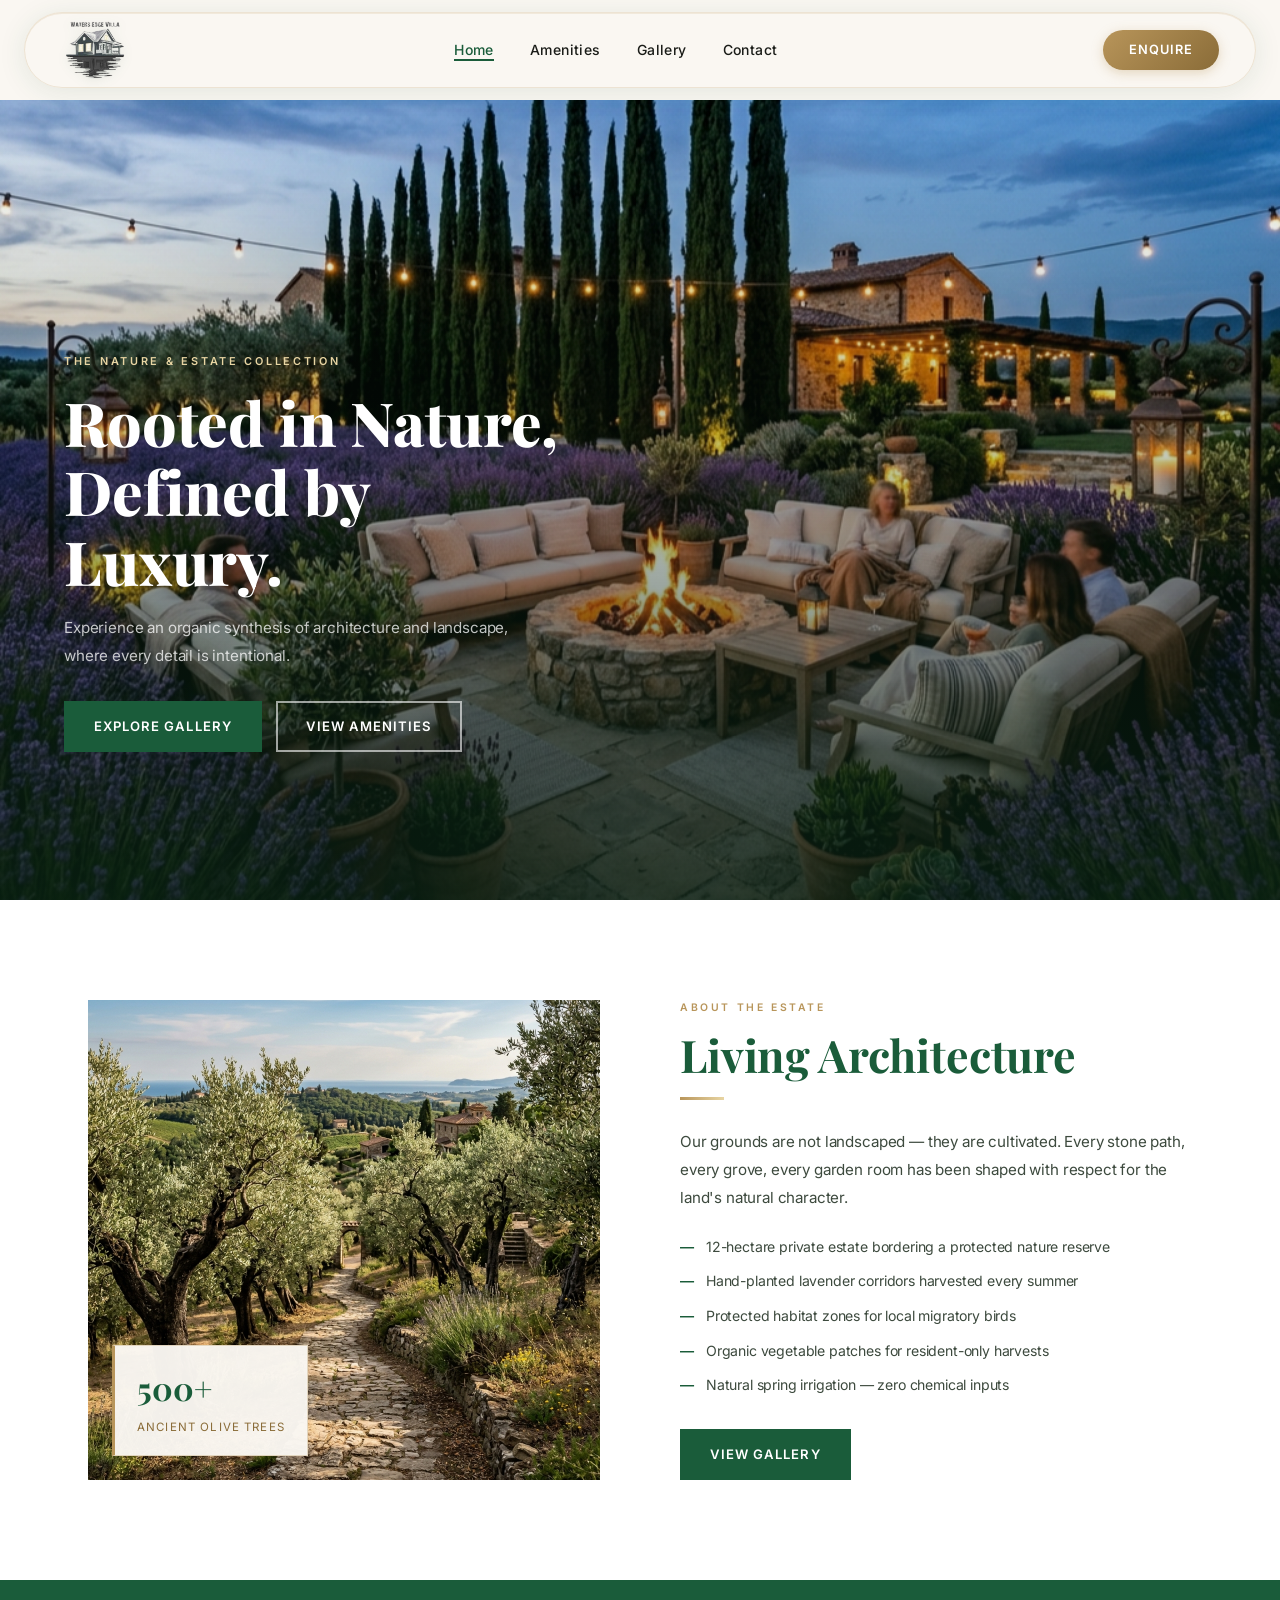
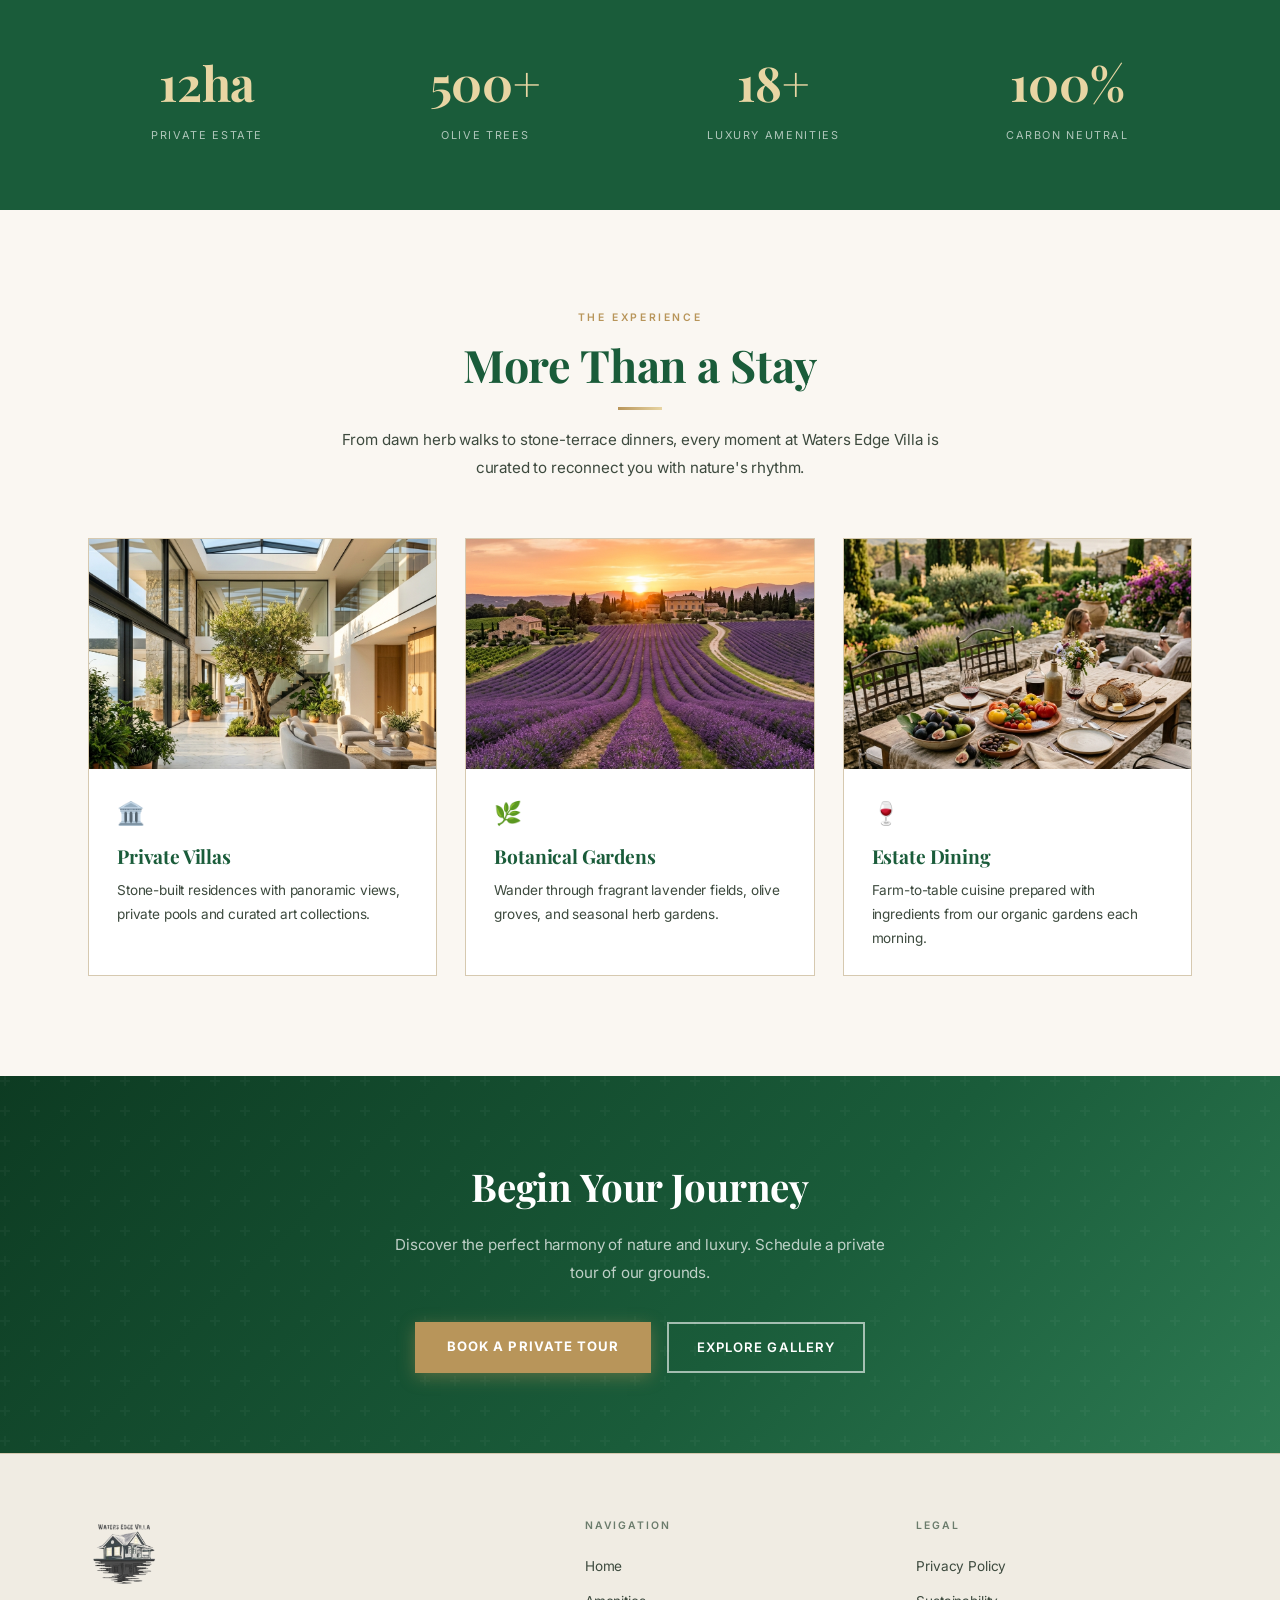
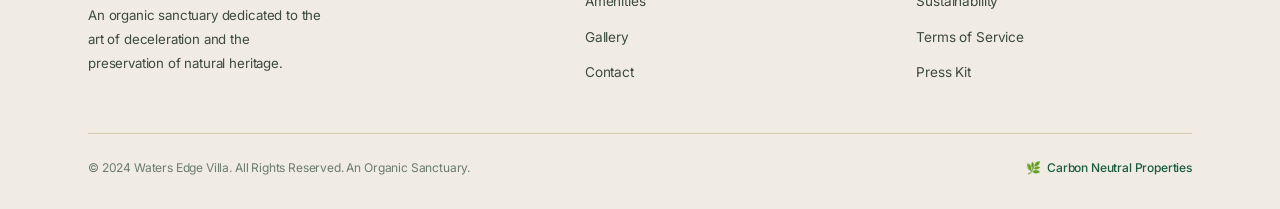
==== index.html @ 9e81cc43 "first commit" ====
<!DOCTYPE html>
<html lang="en">

<head>
    <meta charset="UTF-8" />
    <meta name="viewport" content="width=device-width, initial-scale=1.0" />
    <title>Waters Edge Villa — Rooted in Nature, Defined by Luxury</title>
    <meta name="description"
        content="Waters Edge Villa — A sanctuary where modern luxury meets the timeless wisdom of nature." />
    <link rel="stylesheet" href="style.css" />
</head>

<body>

    <nav class="navbar" id="navbar">
        <a href="index.html" class="nav-logo-wrap">
            <img src="assets/logo.png" alt="Waters Edge Villa Logo" class="nav-logo-img" />

        </a>
        <button class="hamburger" id="hamburger" aria-label="Menu"><span></span><span></span><span></span></button>
        <ul class="nav-links" id="navLinks">
            <li><a href="index.html" class="active">Home</a></li>
            <li><a href="amenities.html">Amenities</a></li>
            <li><a href="gallery.html">Gallery</a></li>
            <li><a href="contact.html">Contact</a></li>
        </ul>
        <a href="contact.html" class="btn-book">Enquire</a>
    </nav>

    <!-- HERO -->
    <section class="hero">
        <img src="images/hero_home.png" alt="Waters Edge Villa luxury outdoor lounge" class="hero-bg" />
        <div class="hero-overlay"></div>


        <!-- Mobile hero content -->
        <div class="hero-content">
            <p class="hero-eyebrow">The Nature &amp; Estate Collection</p>
            <h1 class="hero-title">Rooted in Nature,<br>Defined by Luxury.</h1>
            <p class="hero-desc">Experience an organic synthesis of architecture and landscape, where every detail is
                intentional.</p>
            <div class="hero-btns">
                <a href="gallery.html" class="btn-primary">Explore Gallery</a>
                <a href="amenities.html" class="btn-outline-white">View Amenities</a>
            </div>
        </div>
    </section>

    <!-- LIVING ARCHITECTURE -->
    <section class="living-arch" style="background:var(--white);">
        <div class="container">
            <div class="grid">
                <div class="living-arch-img reveal-left">
                    <img src="images/olive_grove.png" alt="Estate grounds" />
                    <div class="img-stat">
                        <strong>500+</strong>
                        <span>Ancient Olive Trees</span>
                    </div>
                </div>
                <div class="reveal">
                    <p class="section-label">About the Estate</p>
                    <h2 class="section-title">Living Architecture</h2>
                    <div class="section-underline"></div>
                    <p class="section-desc">Our grounds are not landscaped — they are cultivated. Every stone path,
                        every grove, every garden room has been shaped with respect for the land's natural character.
                    </p>
                    <ul class="living-features" style="margin-top:24px;">
                        <li>12-hectare private estate bordering a protected nature reserve</li>
                        <li>Hand-planted lavender corridors harvested every summer</li>
                        <li>Protected habitat zones for local migratory birds</li>
                        <li>Organic vegetable patches for resident-only harvests</li>
                        <li>Natural spring irrigation — zero chemical inputs</li>
                    </ul>
                    <a href="gallery.html" class="btn-primary" style="margin-top:32px;">View Gallery</a>
                </div>
            </div>
        </div>
    </section>

    <!-- STATS -->
    <div class="stats-strip">
        <div class="container">
            <div class="stat-item reveal"><span class="stat-number">12ha</span><span class="stat-label">Private
                    Estate</span></div>
            <div class="stat-item reveal"><span class="stat-number">500+</span><span class="stat-label">Olive
                    Trees</span></div>
            <div class="stat-item reveal"><span class="stat-number">18+</span><span class="stat-label">Luxury
                    Amenities</span></div>
            <div class="stat-item reveal"><span class="stat-number">100%</span><span class="stat-label">Carbon
                    Neutral</span></div>
        </div>
    </div>

    <!-- EXPERIENCE PREVIEW -->
    <section style="background:var(--off-white);">
        <div class="container">
            <div style="text-align:center;max-width:600px;margin:0 auto 56px;">
                <p class="section-label">The Experience</p>
                <h2 class="section-title">More Than a Stay</h2>
                <div class="section-underline" style="margin:0 auto 16px;"></div>
                <p class="section-desc" style="max-width:100%;">From dawn herb walks to stone-terrace dinners, every
                    moment at Waters Edge Villa is curated to reconnect you with nature's rhythm.</p>
            </div>
            <div class="amenities-grid">
                <div class="amenity-card reveal">
                    <img src="images/hero_amenities.png" alt="Private Villa" />
                    <div class="amenity-card-body">
                        <span class="amenity-icon">🏛️</span>
                        <h3>Private Villas</h3>
                        <p>Stone-built residences with panoramic views, private pools and curated art collections.</p>
                    </div>
                </div>
                <div class="amenity-card reveal">
                    <img src="images/lavender_field.png" alt="Botanical Gardens" />
                    <div class="amenity-card-body">
                        <span class="amenity-icon">🌿</span>
                        <h3>Botanical Gardens</h3>
                        <p>Wander through fragrant lavender fields, olive groves, and seasonal herb gardens.</p>
                    </div>
                </div>
                <div class="amenity-card reveal">
                    <img src="images/dining_table.png" alt="Estate Dining" />
                    <div class="amenity-card-body">
                        <span class="amenity-icon">🍷</span>
                        <h3>Estate Dining</h3>
                        <p>Farm-to-table cuisine prepared with ingredients from our organic gardens each morning.</p>
                    </div>
                </div>
            </div>
        </div>
    </section>

    <!-- CTA -->
    <div class="cta-band">
        <div class="container">
            <h2>Begin Your Journey</h2>
            <p>Discover the perfect harmony of nature and luxury. Schedule a private tour of our grounds.</p>
            <div class="btns">
                <a href="contact.html" class="btn-cream">Book a Private Tour</a>
                <a href="gallery.html" class="btn-outline-white">Explore Gallery</a>
            </div>
        </div>
    </div>

    <!-- FOOTER -->
    <footer>
        <div class="container">
            <div class="footer-inner">
                <div class="footer-brand">
                    <a href="index.html" class="logo-wrap">
                        <img src="assets/logo.png" alt="Waters Edge Villa" />
                        <span class="logo-text">Waters Edge Villa</span>
                    </a>
                    <p>An organic sanctuary dedicated to the art of deceleration and the preservation of natural
                        heritage.</p>
                </div>
                <div>
                    <h4>Navigation</h4>
                    <ul>
                        <li><a href="index.html">Home</a></li>
                        <li><a href="amenities.html">Amenities</a></li>
                        <li><a href="gallery.html">Gallery</a></li>
                        <li><a href="contact.html">Contact</a></li>
                    </ul>
                </div>
                <div>
                    <h4>Legal</h4>
                    <ul>
                        <li><a href="#">Privacy Policy</a></li>
                        <li><a href="#">Sustainability</a></li>
                        <li><a href="#">Terms of Service</a></li>
                        <li><a href="#">Press Kit</a></li>
                    </ul>
                </div>
            </div>
            <div class="footer-bottom">
                <p>© 2024 Waters Edge Villa. All Rights Reserved. An Organic Sanctuary.</p>
                <span class="footer-eco">Carbon Neutral Properties</span>
            </div>
        </div>
    </footer>

    <script>
        window.addEventListener('scroll', () => { document.getElementById('navbar').classList.toggle('scrolled', window.scrollY > 40); });
        const ham = document.getElementById('hamburger');
        const nav = document.getElementById('navLinks');
        ham.addEventListener('click', () => { ham.classList.toggle('open'); nav.classList.toggle('open'); });
        const observer = new IntersectionObserver(entries => { entries.forEach(e => { if (e.isIntersecting) e.target.classList.add('visible'); }); }, { threshold: 0.12 });
        document.querySelectorAll('.reveal,.reveal-left').forEach(el => observer.observe(el));
    </script>
</body>

</html>
---- style.css ----
@import url('https://fonts.googleapis.com/css2?family=Playfair+Display:ital,wght@0,400;0,600;0,700;0,800;1,400&family=Inter:wght@300;400;500;600&display=swap');

*, *::before, *::after { box-sizing: border-box; margin: 0; padding: 0; }

:root {
  --green:       #1a5c3a; /* primary — deep forest green */
  --green-dark:  #0d3b22; /* primary hover — rich dark emerald */
  --green-mid:   #2d7a52; /* primary-container */
  --green-light: #d4ede0; /* soft mint tint */
  --gold:        #b8955a; /* luxury gold accent */
  --gold-light:  #e8d5a3; /* champagne / light gold */
  --gold-dark:   #8a6c38; /* deep gold hover */
  --cream:       #f5f0e8; /* warm cream surface */
  --cream-dark:  #d6c9b0; /* warm outline */
  --off-white:   #faf7f2; /* warm background */
  --white:       #ffffff;
  --text-dark:   #1a1c18; /* deep warm charcoal */
  --text-mid:    #3d4a3e; /* forest-toned mid text */
  --text-light:  #6b7c6c; /* muted forest text */
  --footer-bg:   #f0ece3; /* warm footer */
  --serif: 'Playfair Display', serif;
  --sans:  'Inter', sans-serif;
  --transition: 0.3s cubic-bezier(0.4,0,0.2,1);
  --shadow: 0 12px 40px rgba(26,92,58,0.10);
  --shadow-gold: 0 8px 32px rgba(184,149,90,0.18);
  --radius: 0px;
}

html { scroll-behavior: smooth; }
body { font-family: var(--sans); color: var(--text-dark); background: var(--off-white); line-height: 1.6; overflow-x: hidden; letter-spacing: -0.01em; }

/* ---- NAVBAR ---- */
.navbar {
  position: fixed; top: 12px; left: 50%; transform: translateX(-50%);
  width: calc(100% - 48px); max-width: 1360px;
  z-index: 1000;
  display: flex; align-items: center; justify-content: space-between;
  padding: 0 36px; height: 76px;
  background: rgba(250,247,242,0.97);
  backdrop-filter: blur(20px);
  border: 1px solid rgba(184,149,90,0.20);
  border-radius: 50px;
  box-shadow: 0 4px 28px rgba(26,92,58,0.10), 0 1px 0 rgba(184,149,90,0.15) inset;
  transition: var(--transition);
}
.navbar.scrolled { height: 64px; box-shadow: 0 6px 32px rgba(26,92,58,0.14); top: 8px; }

.nav-logo-wrap { display: flex; align-items: center; text-decoration: none; }
.nav-logo-img { height: 68px; width: auto; object-fit: contain; display: block; transition: var(--transition); filter: drop-shadow(0 2px 6px rgba(26,92,58,0.12)); }
.navbar.scrolled .nav-logo-img { height: 56px; }
.nav-logo-text { display: none; }

.nav-links { display: flex; align-items: center; gap: 36px; list-style: none; }
.nav-links a {
  font-size: 0.875rem; font-weight: 500; color: var(--text-dark);
  text-decoration: none; letter-spacing: 0.03em;
  padding-bottom: 3px; position: relative;
  transition: color var(--transition);
}
.nav-links a::after {
  content: ''; position: absolute; bottom: 0; left: 0;
  width: 0; height: 2px; background: var(--green);
  transition: width var(--transition);
}
.nav-links a:hover, .nav-links a.active { color: var(--green); }
.nav-links a:hover::after, .nav-links a.active::after { width: 100%; }

.btn-book {
  background: linear-gradient(135deg, var(--gold) 0%, var(--gold-dark) 100%);
  color: var(--white);
  padding: 10px 26px; border-radius: 50px;
  font-size: 0.8rem; font-weight: 600;
  text-decoration: none; letter-spacing: 0.08em; text-transform: uppercase;
  transition: all var(--transition);
  box-shadow: 0 3px 12px rgba(184,149,90,0.35);
}
.btn-book:hover { background: linear-gradient(135deg, var(--gold-dark) 0%, var(--gold) 100%); transform: translateY(-1px); box-shadow: 0 5px 18px rgba(184,149,90,0.45); }

/* ---- HAMBURGER ---- */
.hamburger { display: none; flex-direction: column; gap: 5px; cursor: pointer; background: none; border: none; }
.hamburger span { width: 24px; height: 2px; background: var(--text-dark); border-radius: 2px; transition: var(--transition); }
.hamburger.open span:nth-child(1) { transform: rotate(45deg) translate(5px,5px); }
.hamburger.open span:nth-child(2) { opacity: 0; }
.hamburger.open span:nth-child(3) { transform: rotate(-45deg) translate(5px,-5px); }

/* ---- HERO ---- */
.hero {
  position: relative; width: 100%; height: calc(100vh - 100px); min-height: 520px;
  margin-top: 100px;
  display: flex; align-items: flex-end; overflow: hidden;
}
.hero-bg {
  position: absolute; inset: 0; width: 100%; height: 100%;
  object-fit: cover; object-position: center 65%;
  animation: heroZoom 12s ease-out forwards;
}
@keyframes heroZoom { from { transform: scale(1.015); } to { transform: scale(1); } }
.hero-overlay {
  position: absolute; inset: 0;
  background: linear-gradient(to top, rgba(10,35,20,0.78) 0%, rgba(10,35,20,0.25) 55%, transparent 100%);
}
.hero-content {
  position: relative; z-index: 2; padding: 0 64px 48px;
  max-width: 640px;
  animation: fadeUp 1s 0.3s both;
}
@keyframes fadeUp { from { opacity:0; transform:translateY(30px); } to { opacity:1; transform:translateY(0); } }
.hero-eyebrow {
  font-size: 0.68rem; font-weight: 600; letter-spacing: 0.25em;
  color: var(--gold-light); text-transform: uppercase; margin-bottom: 16px;
}
.hero-title {
  font-family: var(--serif); font-size: clamp(2.4rem, 5vw, 3.8rem);
  font-weight: 800; color: var(--white); line-height: 1.15;
  margin-bottom: 18px;
}
.hero-desc {
  font-size: 0.95rem; color: rgba(255,255,255,0.75);
  margin-bottom: 32px; max-width: 480px; line-height: 1.8;
}
.hero-btns { display: flex; gap: 14px; flex-wrap: wrap; }

/* Hero card overlay (Stitch style) */
.hero-card {
  position: absolute; top: 50%; left: 50%; transform: translate(-50%,-50%);
  background: rgba(244,241,235,0.92); backdrop-filter: blur(8px);
  padding: 48px 56px; text-align: center; z-index: 2;
  max-width: 500px; width: 90%;
  animation: fadeUp 1s 0.2s both;
}
.hero-card-eyebrow { font-size: 0.65rem; letter-spacing: 0.25em; text-transform: uppercase; color: var(--text-light); margin-bottom: 16px; }
.hero-card-title { font-family: var(--serif); font-size: clamp(2rem,5vw,3.2rem); color: var(--green); font-weight: 700; font-style: italic; margin-bottom: 16px; }
.hero-card-desc { font-size: 0.9rem; color: var(--text-mid); line-height: 1.8; font-style: italic; }

/* Stats panel (right side) */
.hero-stats {
  position: absolute; right: 0; top: 50%; transform: translateY(-50%);
  background: rgba(249,249,247,0.95); backdrop-filter: blur(8px);
  padding: 32px 28px; z-index: 3; min-width: 180px; text-align: center;
  display: flex; flex-direction: column; gap: 24px;
}
.hero-stat-num { font-family: var(--serif); font-size: 2.2rem; color: var(--green); font-weight: 700; display: block; }
.hero-stat-label { font-size: 0.62rem; letter-spacing: 0.15em; text-transform: uppercase; color: var(--text-light); margin-top: 2px; }

/* ---- BUTTONS ---- */
.btn-primary {
  background: var(--green); color: var(--white);
  padding: 13px 28px; border-radius: var(--radius);
  font-weight: 600; font-size: 0.82rem;
  text-decoration: none; letter-spacing: 0.08em; text-transform: uppercase;
  transition: background var(--transition), transform var(--transition);
  display: inline-block; border: 2px solid var(--green);
}
.btn-primary:hover { background: var(--green-dark); border-color: var(--green-dark); transform: translateY(-2px); }
.btn-outline {
  background: transparent; color: var(--green);
  padding: 13px 28px; border-radius: var(--radius);
  font-weight: 600; font-size: 0.82rem;
  text-decoration: none; letter-spacing: 0.08em; text-transform: uppercase;
  border: 2px solid var(--green);
  transition: all var(--transition);
}
.btn-outline:hover { background: var(--green); color: var(--white); transform: translateY(-2px); }
.btn-outline-white {
  background: transparent; color: var(--white);
  padding: 13px 28px; border-radius: var(--radius);
  font-weight: 600; font-size: 0.82rem;
  text-decoration: none; letter-spacing: 0.08em; text-transform: uppercase;
  border: 2px solid rgba(255,255,255,0.6);
  transition: all var(--transition);
}
.btn-outline-white:hover { border-color: var(--white); background: rgba(255,255,255,0.1); }

/* ---- SECTIONS ---- */
section { padding: 100px 0; }
.container { max-width: 1200px; margin: 0 auto; padding: 0 48px; }
.section-label {
  font-size: 0.65rem; font-weight: 600; letter-spacing: 0.25em;
  color: var(--gold); text-transform: uppercase; margin-bottom: 12px;
}
.section-title {
  font-family: var(--serif); font-size: clamp(2rem, 3.8vw, 2.8rem);
  font-weight: 700; color: var(--green); line-height: 1.15; margin-bottom: 16px;
}
.section-underline {
  width: 44px; height: 3px;
  background: linear-gradient(90deg, var(--gold), var(--gold-light));
  margin-bottom: 28px; border-radius: var(--radius);
}
.section-desc { font-size: 0.95rem; color: var(--text-mid); max-width: 560px; line-height: 1.85; }

/* ---- LIVING ARCHITECTURE ---- */
.living-arch .grid { display: grid; grid-template-columns: 1fr 1fr; gap: 80px; align-items: center; }
.living-arch-img { position: relative; overflow: hidden; }
.living-arch-img img { width: 100%; height: 480px; object-fit: cover; display: block; transition: transform 0.6s ease; }
.living-arch-img:hover img { transform: scale(1.04); }
.img-stat {
  position: absolute; bottom: 24px; left: 24px;
  background: rgba(250,247,242,0.97); padding: 16px 22px;
  border: 1px solid rgba(184,149,90,0.30); border-left: 3px solid var(--gold);
}
.img-stat strong { font-family: var(--serif); font-size: 2rem; color: var(--green); display: block; }
.img-stat span { font-size: 0.72rem; color: var(--gold-dark); letter-spacing: 0.1em; text-transform: uppercase; }
.living-features { list-style: none; margin-top: 24px; display: flex; flex-direction: column; gap: 12px; }
.living-features li { display: flex; align-items: flex-start; gap: 12px; font-size: 0.88rem; color: var(--text-mid); line-height: 1.6; }
.living-features li::before { content: '—'; color: var(--green); flex-shrink: 0; font-weight: 600; }

/* ---- STATS STRIP ---- */
.stats-strip { background: var(--green); padding: 64px 0; }
.stats-strip .container { display: flex; justify-content: space-around; flex-wrap: wrap; gap: 40px; }
.stat-item { text-align: center; }
.stat-number { font-family: var(--serif); font-size: 3rem; font-weight: 700; color: var(--gold-light); display: block; }
.stat-label { font-size: 0.68rem; color: rgba(255,255,255,0.65); letter-spacing: 0.15em; text-transform: uppercase; margin-top: 4px; }

/* ---- CTA BAND ---- */
.cta-band { background: linear-gradient(135deg, var(--green-dark) 0%, var(--green) 60%, var(--green-mid) 100%); text-align: center; padding: 80px 48px; position: relative; overflow: hidden; }
.cta-band::before { content: ''; position: absolute; inset: 0; background: url("data:image/svg+xml,%3Csvg width='60' height='60' viewBox='0 0 60 60' xmlns='http://www.w3.org/2000/svg'%3E%3Cg fill='none' fill-rule='evenodd'%3E%3Cg fill='%23ffffff' fill-opacity='0.03'%3E%3Cpath d='M36 34v-4h-2v4h-4v2h4v4h2v-4h4v-2h-4zm0-30V0h-2v4h-4v2h4v4h2V6h4V4h-4zM6 34v-4H4v4H0v2h4v4h2v-4h4v-2H6zM6 4V0H4v4H0v2h4v4h2V6h4V4H6z'/%3E%3C/g%3E%3C/g%3E%3C/svg%3E"); }
.cta-band h2 { font-family: var(--serif); font-size: clamp(1.8rem,3vw,2.6rem); color: var(--white); margin-bottom: 14px; position: relative; }
.cta-band p { color: rgba(255,255,255,0.72); font-size: 0.95rem; margin-bottom: 36px; max-width: 520px; margin-left: auto; margin-right: auto; line-height: 1.8; position: relative; }
.cta-band .btns { display: flex; gap: 16px; justify-content: center; flex-wrap: wrap; position: relative; }
.btn-cream { background: var(--gold); color: var(--white); padding: 14px 32px; border-radius: var(--radius); font-weight: 700; font-size: 0.82rem; letter-spacing: 0.08em; text-transform: uppercase; text-decoration: none; transition: background var(--transition), transform var(--transition); box-shadow: 0 4px 16px rgba(184,149,90,0.4); }
.btn-cream:hover { background: var(--gold-dark); transform: translateY(-2px); }

/* ---- AMENITIES ---- */
.amenities-grid { display: grid; grid-template-columns: repeat(3,1fr); gap: 28px; margin-top: 56px; }
.amenity-card { background: var(--white); border: 1px solid var(--cream-dark); overflow: hidden; transition: transform var(--transition), box-shadow var(--transition); }
.amenity-card:hover { transform: translateY(-6px); box-shadow: 0 16px 48px rgba(26,92,58,0.12); }
.amenity-card img { width: 100%; height: 230px; object-fit: cover; display: block; transition: transform 0.5s ease; }
.amenity-card:hover img { transform: scale(1.05); }
.amenity-card-body { padding: 24px 28px; border-top: 2px solid transparent; transition: border-color var(--transition); }
.amenity-card:hover .amenity-card-body { border-top-color: var(--gold); }
.amenity-card-body h3 { font-family: var(--serif); font-size: 1.2rem; color: var(--green); margin-bottom: 8px; }
.amenity-card-body p { font-size: 0.85rem; color: var(--text-mid); line-height: 1.75; }
.amenity-icon { font-size: 1.4rem; margin-bottom: 10px; display: block; }

/* ---- GALLERY ---- */
.gallery-grid { display: grid; grid-template-columns: repeat(3,1fr); gap: 12px; margin-top: 48px; }
.gallery-item { position: relative; overflow: hidden; cursor: pointer; background: var(--cream); }
.gallery-item img { width: 100%; height: 280px; object-fit: cover; display: block; transition: transform 0.5s ease; }
.gallery-item:hover img { transform: scale(1.08); }
.gallery-item.large { grid-column: span 2; }
.gallery-item.large img { height: 380px; }
.gallery-overlay { position: absolute; inset: 0; background: rgba(26,92,58,0); display: flex; align-items: center; justify-content: center; transition: background var(--transition); }
.gallery-overlay span { color: var(--white); font-size: 2rem; opacity: 0; transition: opacity var(--transition); }
.gallery-item:hover .gallery-overlay { background: rgba(26,92,58,0.35); }
.gallery-item:hover .gallery-overlay span { opacity: 1; }

/* Lightbox */
.lightbox { display: none; position: fixed; inset: 0; background: rgba(0,0,0,0.92); z-index: 9999; align-items: center; justify-content: center; }
.lightbox.open { display: flex; }
.lightbox img { max-width: 90vw; max-height: 88vh; object-fit: contain; border-radius: var(--radius); }
.lightbox-close { position: absolute; top: 20px; right: 28px; color: white; font-size: 2rem; cursor: pointer; background: none; border: none; line-height: 1; }
.lightbox-prev, .lightbox-next { position: absolute; top: 50%; transform: translateY(-50%); background: rgba(255,255,255,0.1); border: none; color: white; font-size: 1.8rem; padding: 12px 16px; cursor: pointer; transition: background var(--transition); border-radius: var(--radius); }
.lightbox-prev { left: 16px; }
.lightbox-next { right: 16px; }
.lightbox-prev:hover, .lightbox-next:hover { background: rgba(255,255,255,0.2); }

/* ---- GARDEN PHOTO GRID ---- */
.garden-photo-grid { display: grid; grid-template-columns: 2fr 1fr; grid-template-rows: auto auto; gap: 12px; margin-top: 48px; }
.garden-photo-grid img { width: 100%; height: 100%; object-fit: cover; display: block; transition: transform 0.5s ease; }
.garden-photo-grid .main-img { grid-row: span 2; height: 500px; }
.garden-photo-grid .side-img { height: 240px; }
.garden-feat-card { background: var(--cream); padding: 32px; border-left: 3px solid var(--green); transition: transform var(--transition); }
.garden-feat-card:hover { transform: translateY(-4px); }
.garden-feat-card h3 { font-family: var(--serif); font-size: 1.1rem; color: var(--green); margin-bottom: 8px; }
.garden-feat-card p { font-size: 0.85rem; color: var(--text-mid); line-height: 1.75; }
.garden-feat-icon { font-size: 1.6rem; margin-bottom: 12px; display: block; }

/* ---- CONTACT ---- */
.contact-grid { display: grid; grid-template-columns: 1fr 1.3fr; gap: 72px; align-items: start; margin-top: 56px; }
.c-item { display: flex; gap: 16px; align-items: flex-start; margin-bottom: 20px; }
.c-icon { width: 42px; height: 42px; background: var(--green); border-radius: var(--radius); display: flex; align-items: center; justify-content: center; flex-shrink: 0; }
.c-icon svg { fill: white; width: 18px; height: 18px; }
.c-text span { font-size: 0.68rem; color: var(--text-light); text-transform: uppercase; letter-spacing: 0.1em; display: block; margin-bottom: 2px; }
.c-text strong { font-size: 0.88rem; color: var(--text-dark); }

.contact-form { background: var(--cream); padding: 44px; }
.form-group { margin-bottom: 18px; }
.form-group label { font-size: 0.68rem; font-weight: 600; color: var(--text-light); letter-spacing: 0.12em; text-transform: uppercase; display: block; margin-bottom: 7px; }
.form-group input, .form-group select, .form-group textarea {
  width: 100%; padding: 12px 0;
  border: none; border-bottom: 1.5px solid var(--cream-dark);
  background: transparent; font-family: var(--sans); font-size: 0.9rem;
  color: var(--text-dark); outline: none; transition: border-color var(--transition);
}
.form-group input:focus, .form-group select:focus, .form-group textarea:focus { border-color: var(--green); }
.form-group textarea { height: 100px; resize: none; }
.form-row { display: grid; grid-template-columns: 1fr 1fr; gap: 16px; }
.btn-submit { width: 100%; background: var(--green); color: var(--white); padding: 16px; border: none; font-family: var(--sans); font-size: 0.82rem; font-weight: 600; letter-spacing: 0.1em; text-transform: uppercase; cursor: pointer; transition: background var(--transition); margin-top: 8px; }
.btn-submit:hover { background: var(--green-dark); }

/* ---- PAGE HERO ---- */
.page-hero { height: 55vh; min-height: 360px; position: relative; display: flex; align-items: center; justify-content: center; text-align: center; overflow: hidden; }
.page-hero-bg { position: absolute; inset: 0; width: 100%; height: 100%; object-fit: cover; }
.page-hero-overlay { position: absolute; inset: 0; background: rgba(10,35,20,0.52); }
.page-hero-content { position: relative; z-index: 2; animation: fadeUp 0.8s both; }
.page-hero-content .eyebrow { font-size: 0.65rem; font-weight: 600; letter-spacing: 0.25em; color: rgba(255,255,255,0.7); text-transform: uppercase; margin-bottom: 14px; }
.page-hero-content h1 { font-family: var(--serif); font-size: clamp(2rem,5vw,3.2rem); color: var(--white); font-weight: 700; }

/* ---- FOOTER ---- */
footer { background: var(--footer-bg); padding: 64px 0 32px; border-top: 1px solid var(--cream-dark); }
.footer-inner { display: grid; grid-template-columns: 1.6fr 1fr 1fr; gap: 56px; margin-bottom: 48px; }
.footer-brand .logo-wrap { display: flex; align-items: center; text-decoration: none; }
.footer-brand .logo-wrap img { height: 72px; width: auto; object-fit: contain; }
.footer-brand .logo-text { display: none; }
.footer-brand p { font-size: 0.83rem; color: var(--text-mid); line-height: 1.8; margin-top: 14px; max-width: 240px; }
footer h4 { font-size: 0.65rem; font-weight: 600; letter-spacing: 0.18em; text-transform: uppercase; color: var(--text-light); margin-bottom: 18px; }
footer ul { list-style: none; display: flex; flex-direction: column; gap: 10px; }
footer ul li a { font-size: 0.85rem; color: var(--text-mid); text-decoration: none; transition: color var(--transition); }
footer ul li a:hover { color: var(--green); }
.footer-bottom { border-top: 1px solid var(--cream-dark); padding-top: 24px; display: flex; justify-content: space-between; align-items: center; flex-wrap: wrap; gap: 10px; }
.footer-bottom p { font-size: 0.75rem; color: var(--text-light); }
.footer-eco { font-size: 0.75rem; color: var(--green); display: flex; align-items: center; gap: 6px; font-weight: 500; }
.footer-eco::before { content: '🌿'; }

/* ---- SCROLL REVEAL ---- */
.reveal { opacity: 0; transform: translateY(28px); transition: opacity 0.7s ease, transform 0.7s ease; }
.reveal.visible { opacity: 1; transform: translateY(0); }
.reveal-left { opacity: 0; transform: translateX(-28px); transition: opacity 0.7s ease, transform 0.7s ease; }
.reveal-left.visible { opacity: 1; transform: translateX(0); }

/* ---- TAGS ---- */
.tag { background: var(--green-light); color: var(--green); padding: 5px 14px; border-radius: var(--radius); font-size: 0.75rem; font-weight: 600; letter-spacing: 0.05em; display: inline-block; }
.tag-list { display: flex; flex-wrap: wrap; gap: 8px; margin-bottom: 28px; }

/* ---- RESPONSIVE ---- */
@media (max-width: 900px) {
  .navbar { top: 8px; width: calc(100% - 24px); padding: 0 20px; height: 58px; border-radius: 40px; }
  .navbar.scrolled { height: 50px; top: 6px; }
  .nav-logo-img { height: 40px; }
  .navbar.scrolled .nav-logo-img { height: 36px; }
  .nav-links { display: none; position: fixed; top: 78px; left: 12px; width: calc(100% - 24px); background: rgba(250,248,245,0.98); backdrop-filter: blur(16px); flex-direction: column; gap: 0; padding: 12px 0; box-shadow: 0 8px 24px rgba(0,0,0,0.10); border-radius: 20px; border: 1px solid rgba(0,71,50,0.08); }
  .navbar.scrolled .nav-links { top: 66px; }
  .nav-links.open { display: flex; }
  .nav-links li { padding: 12px 28px; }
  .hamburger { display: flex; }
  .btn-book { display: none; }
  .hero { margin-top: 78px; height: calc(100vh - 78px); }
  .hero-content { padding: 0 28px 48px; }
  .hero-card { display: none; }
  .hero-stats { display: none; }
  .living-arch .grid { grid-template-columns: 1fr; gap: 40px; }
  .amenities-grid { grid-template-columns: 1fr 1fr; }
  .gallery-grid { grid-template-columns: 1fr 1fr; }
  .gallery-item.large { grid-column: span 1; }
  .gallery-item.large img { height: 280px; }
  .garden-photo-grid { grid-template-columns: 1fr; }
  .garden-photo-grid .main-img { height: 300px; grid-row: span 1; }
  .contact-grid { grid-template-columns: 1fr; gap: 40px; }
  .footer-inner { grid-template-columns: 1fr; gap: 32px; }
  .container { padding: 0 24px; }
}
@media (max-width: 600px) {
  .amenities-grid { grid-template-columns: 1fr; }
  .gallery-grid { grid-template-columns: 1fr; }
  .gallery-item.large img { height: 240px; }
  .form-row { grid-template-columns: 1fr; }
  .cta-band .btns { flex-direction: column; align-items: center; }
  .hero-title { font-size: 2.1rem; }
}
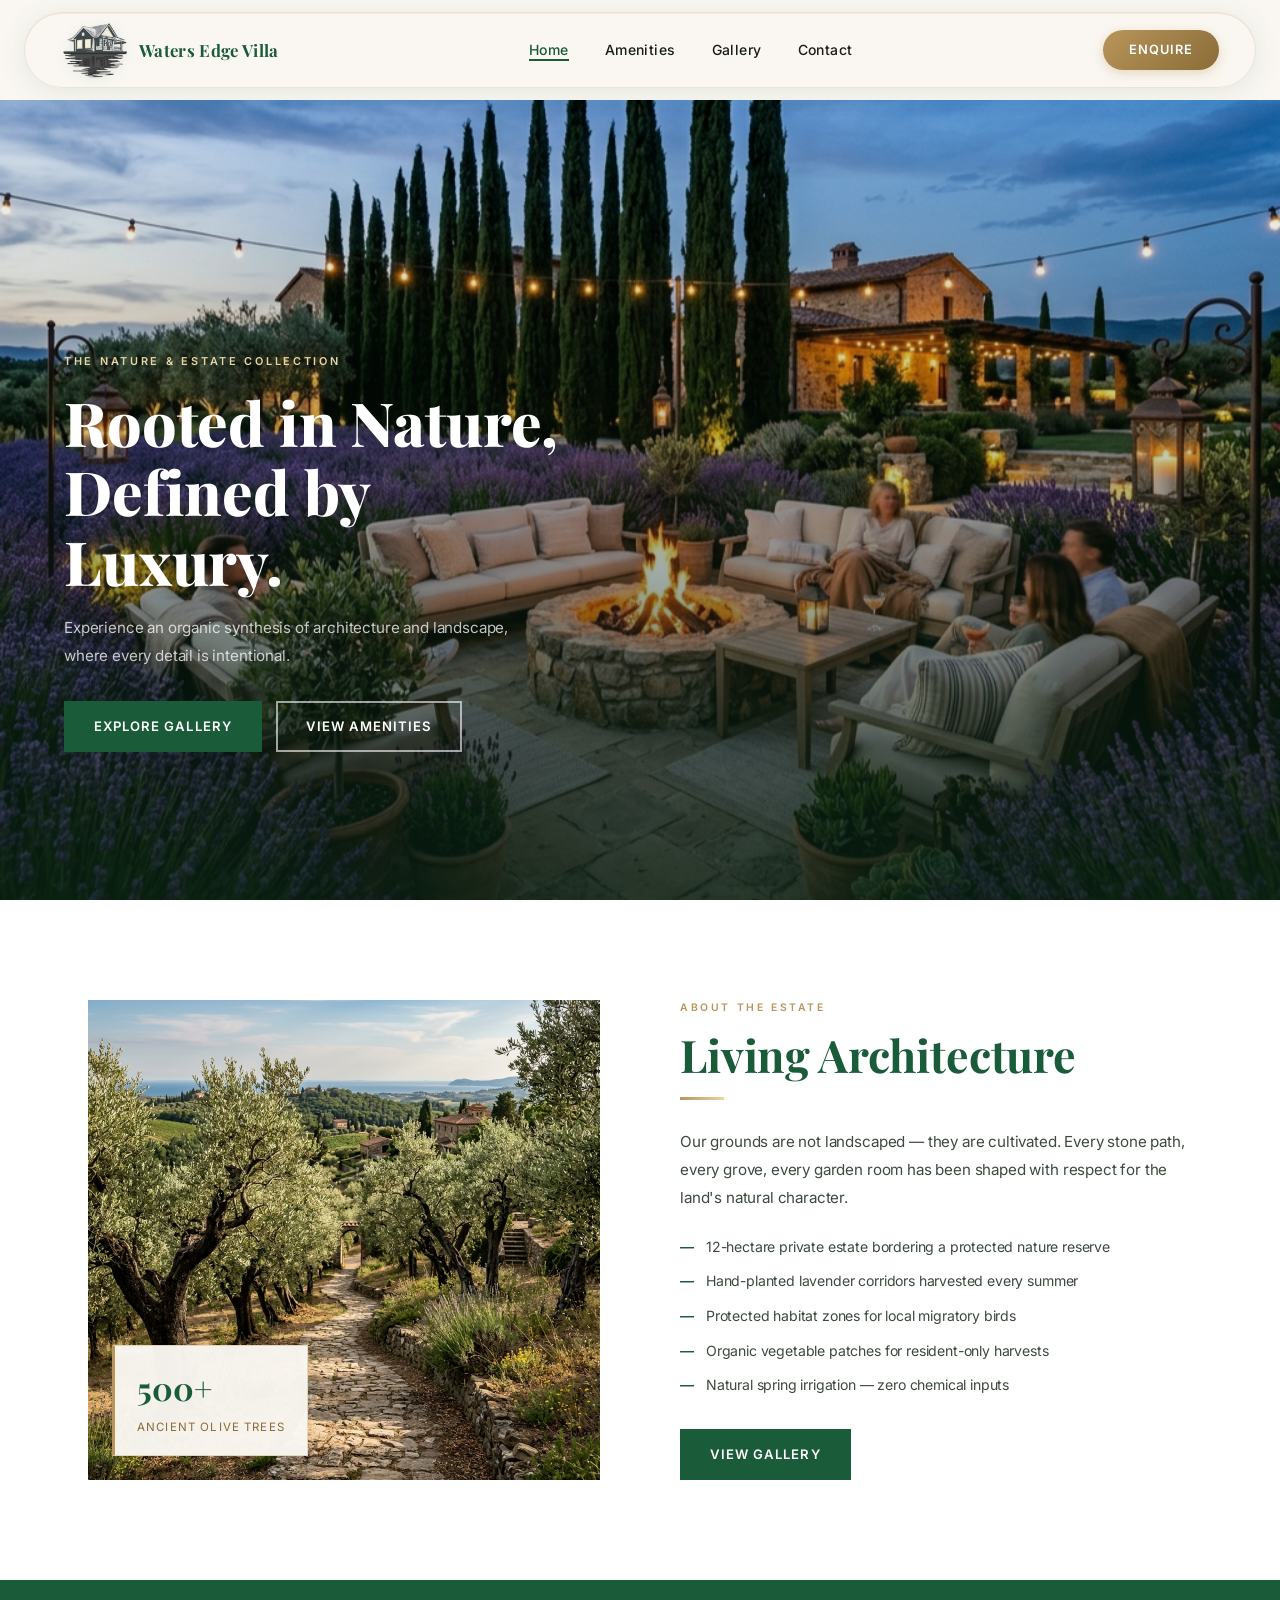
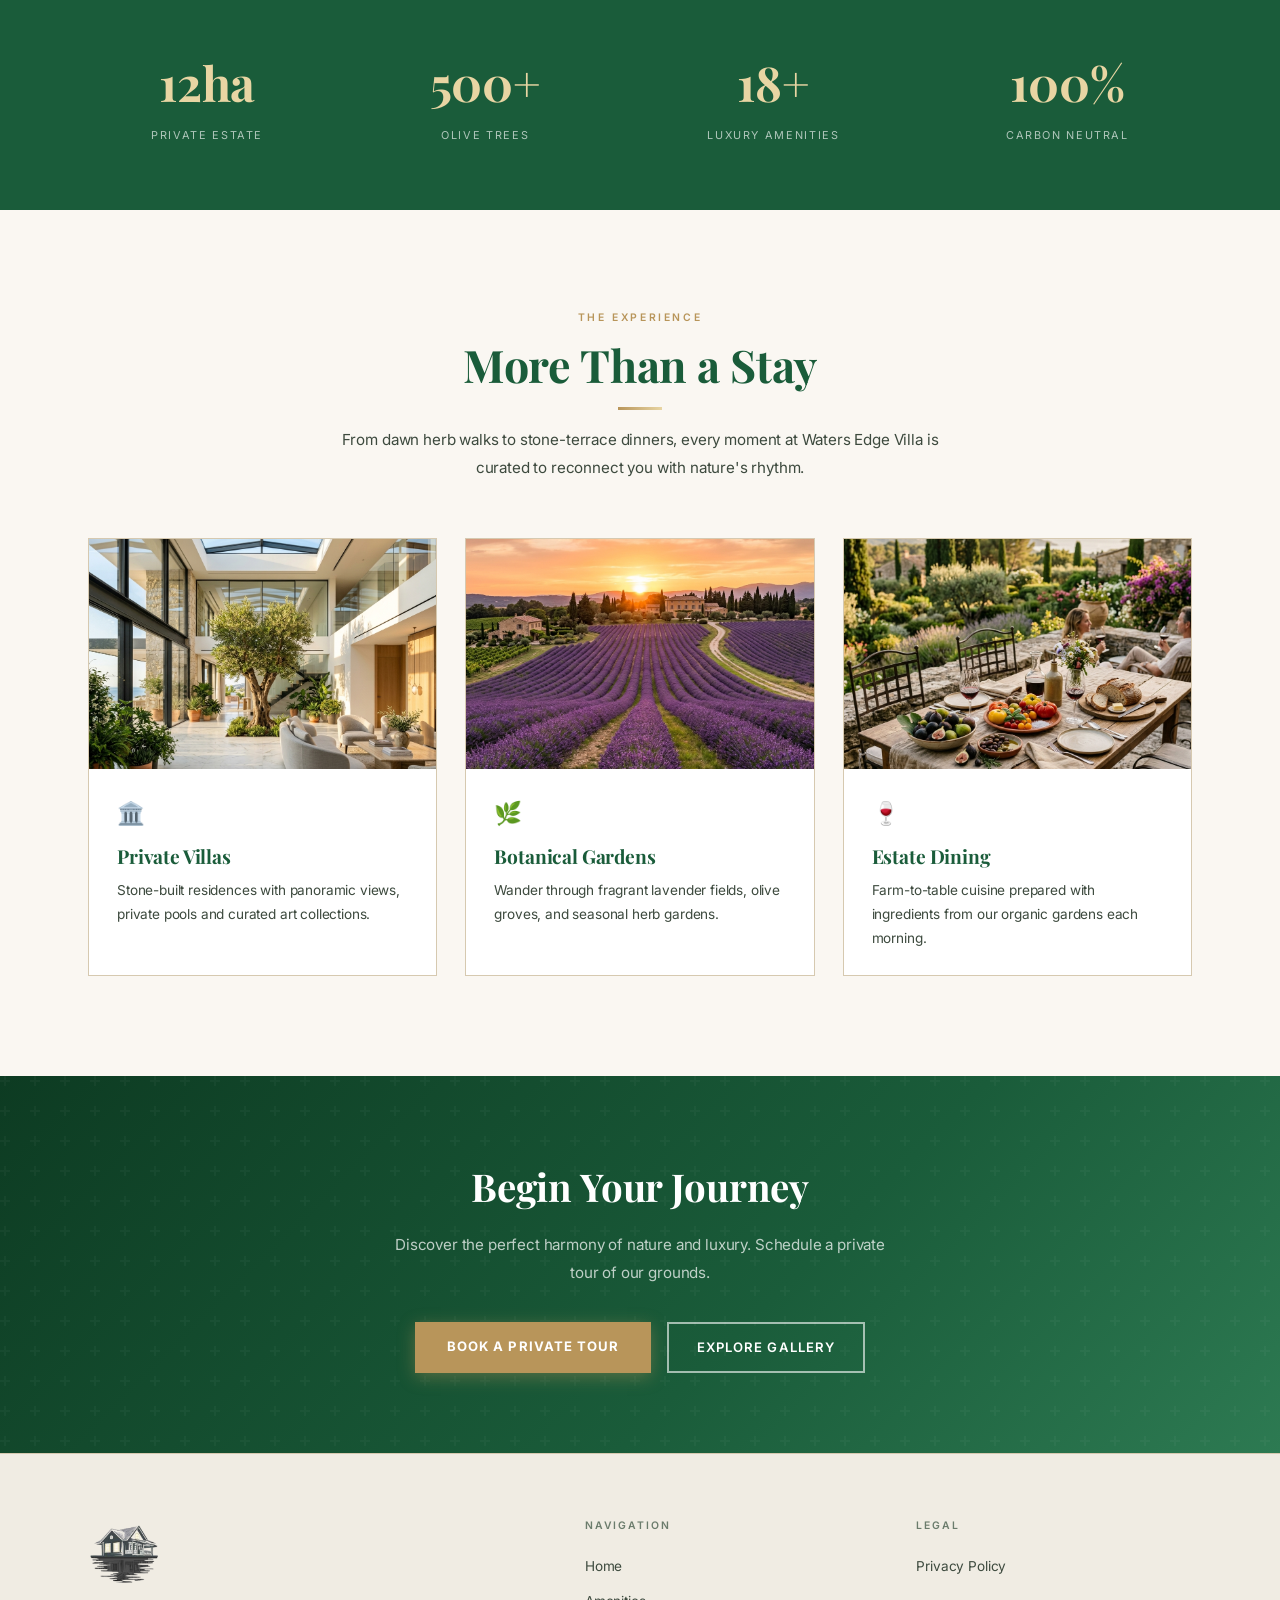
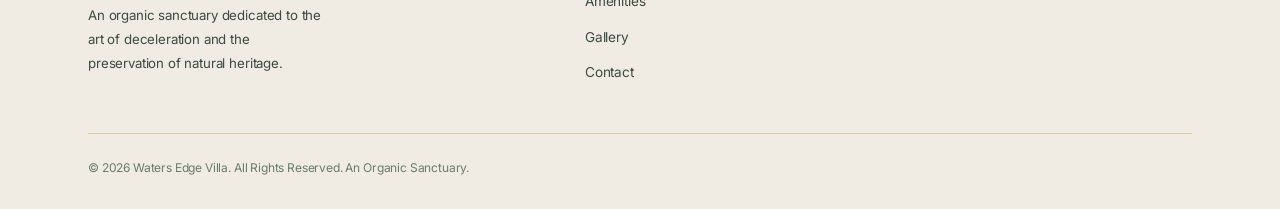
==== commit e7f1eae0: "refactor: improve code readability through consistent indentation and whitespace formatting across a" ====
--- a/index.html
+++ b/index.html
@@ -15,7 +15,7 @@
     <nav class="navbar" id="navbar">
         <a href="index.html" class="nav-logo-wrap">
             <img src="assets/logo.png" alt="Waters Edge Villa Logo" class="nav-logo-img" />
-
+            <span class="nav-logo-text">Waters Edge Villa</span>
         </a>
         <button class="hamburger" id="hamburger" aria-label="Menu"><span></span><span></span><span></span></button>
         <ul class="nav-links" id="navLinks">
@@ -167,15 +167,11 @@
                     <h4>Legal</h4>
                     <ul>
                         <li><a href="#">Privacy Policy</a></li>
-                        <li><a href="#">Sustainability</a></li>
-                        <li><a href="#">Terms of Service</a></li>
-                        <li><a href="#">Press Kit</a></li>
                     </ul>
                 </div>
             </div>
             <div class="footer-bottom">
-                <p>© 2024 Waters Edge Villa. All Rights Reserved. An Organic Sanctuary.</p>
-                <span class="footer-eco">Carbon Neutral Properties</span>
+                <p>© 2026 Waters Edge Villa. All Rights Reserved. An Organic Sanctuary.</p>
             </div>
         </div>
     </footer>
--- a/style.css
+++ b/style.css
@@ -45,10 +45,11 @@
 }
 .navbar.scrolled { height: 64px; box-shadow: 0 6px 32px rgba(26,92,58,0.14); top: 8px; }
 
-.nav-logo-wrap { display: flex; align-items: center; text-decoration: none; }
+.nav-logo-wrap { display: flex; align-items: center; gap: 10px; text-decoration: none; }
 .nav-logo-img { height: 68px; width: auto; object-fit: contain; display: block; transition: var(--transition); filter: drop-shadow(0 2px 6px rgba(26,92,58,0.12)); }
 .navbar.scrolled .nav-logo-img { height: 56px; }
-.nav-logo-text { display: none; }
+.nav-logo-text { display: block; font-family: var(--serif); font-size: 1.05rem; font-weight: 700; color: var(--green); letter-spacing: 0.02em; white-space: nowrap; transition: var(--transition); }
+.navbar.scrolled .nav-logo-text { font-size: 0.95rem; }
 
 .nav-links { display: flex; align-items: center; gap: 36px; list-style: none; }
 .nav-links a {
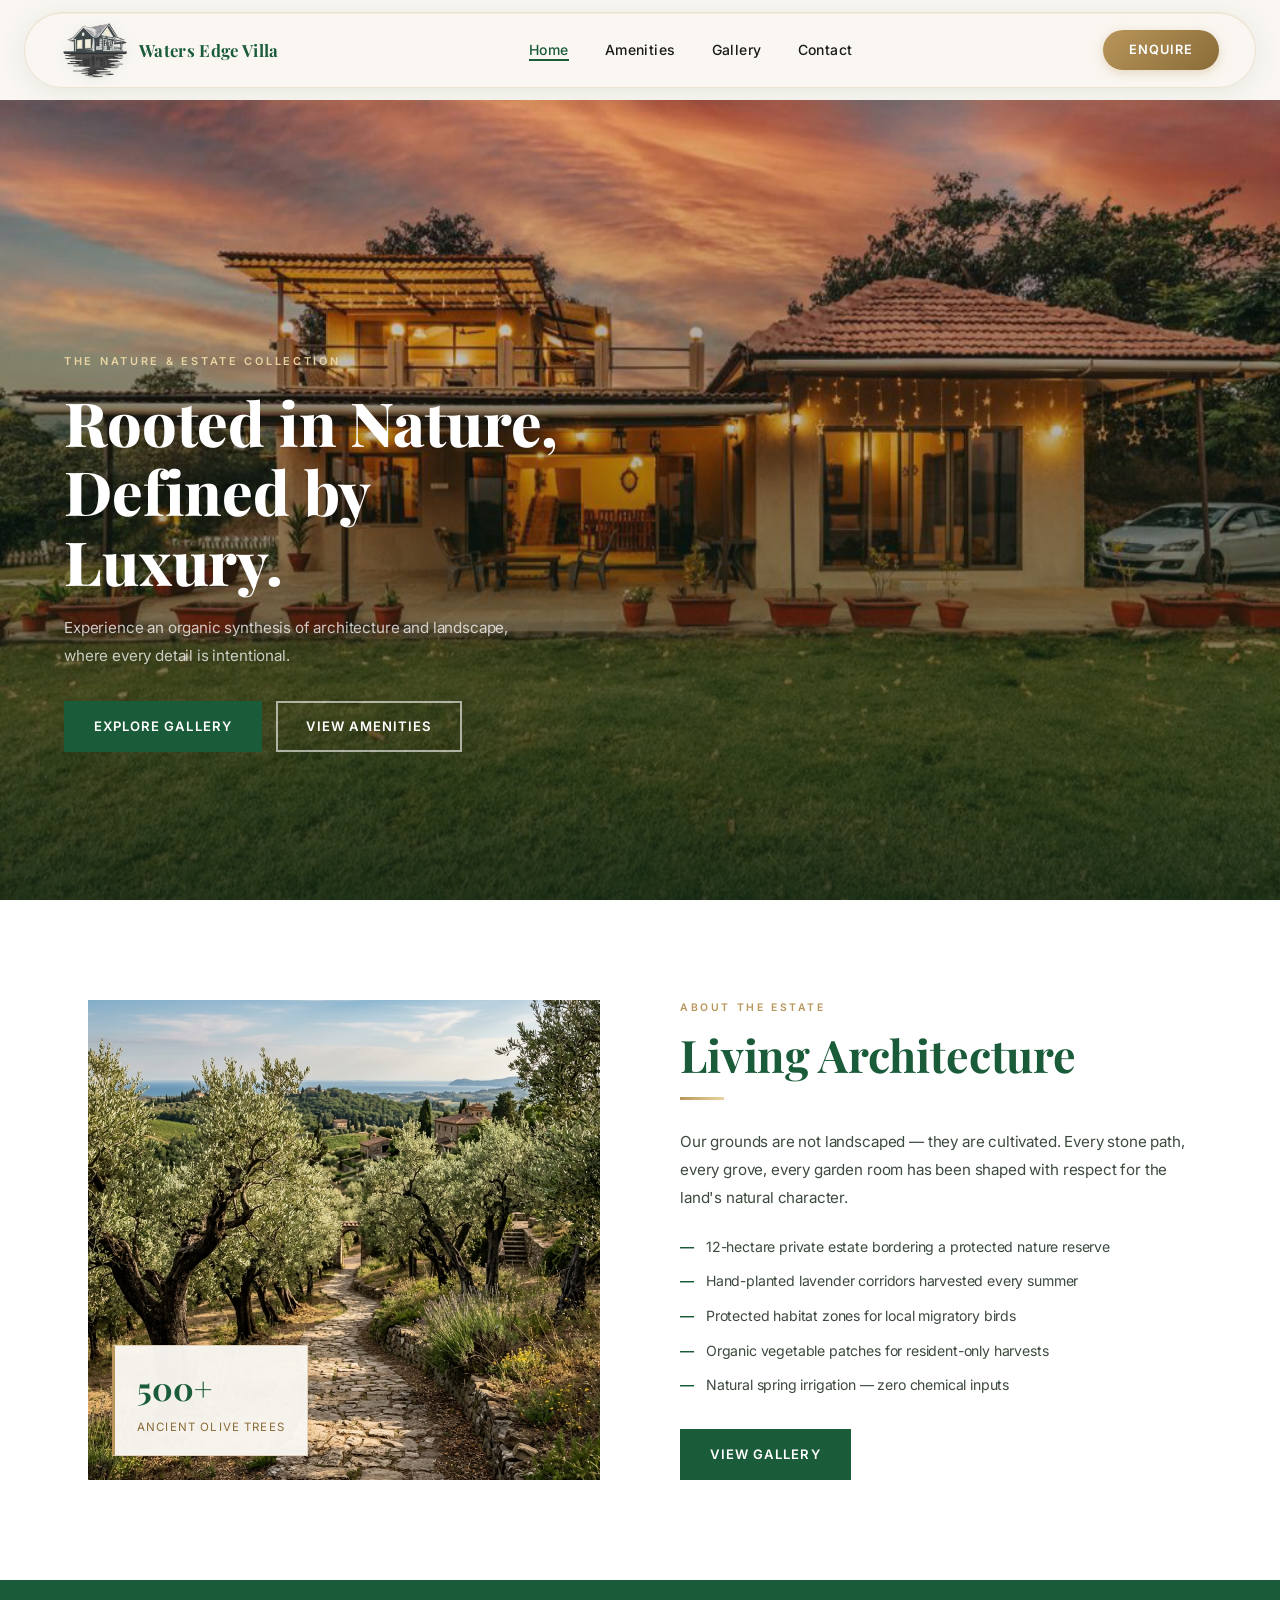
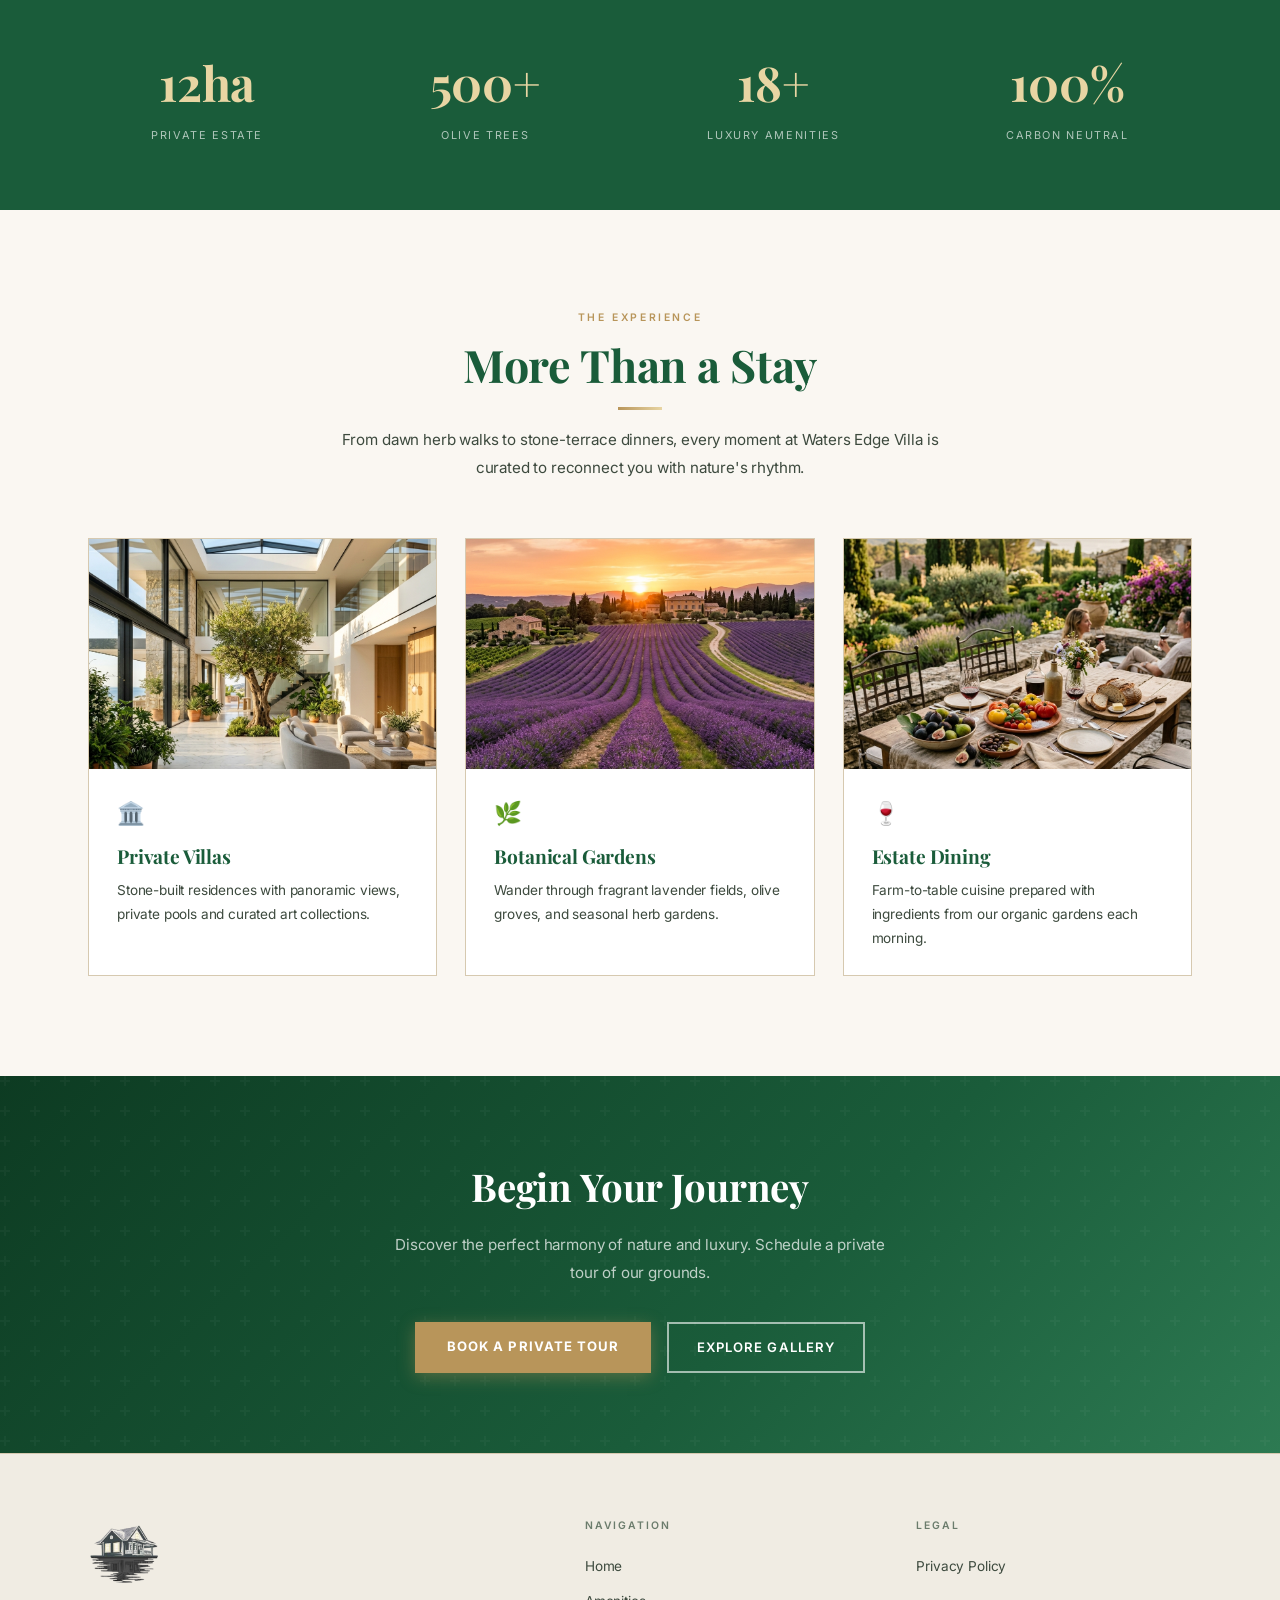
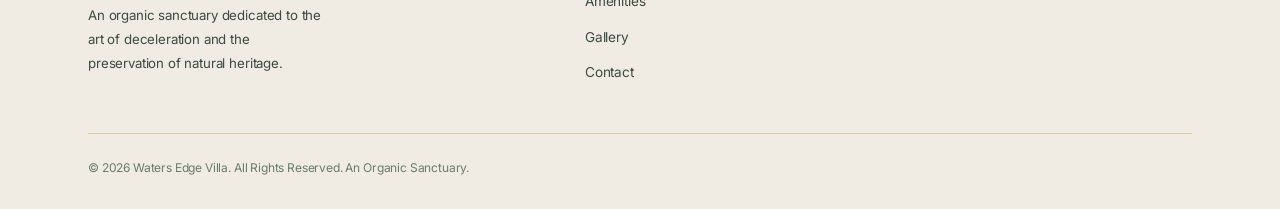
==== commit 1ee35062: "feat: update hero section background image to main_page.jpg" ====
--- a/index.html
+++ b/index.html
@@ -29,7 +29,7 @@
 
     <!-- HERO -->
     <section class="hero">
-        <img src="images/hero_home.png" alt="Waters Edge Villa luxury outdoor lounge" class="hero-bg" />
+        <img src="images/main_page.jpg" alt="Waters Edge Villa luxury outdoor lounge" class="hero-bg" />
         <div class="hero-overlay"></div>
 
 
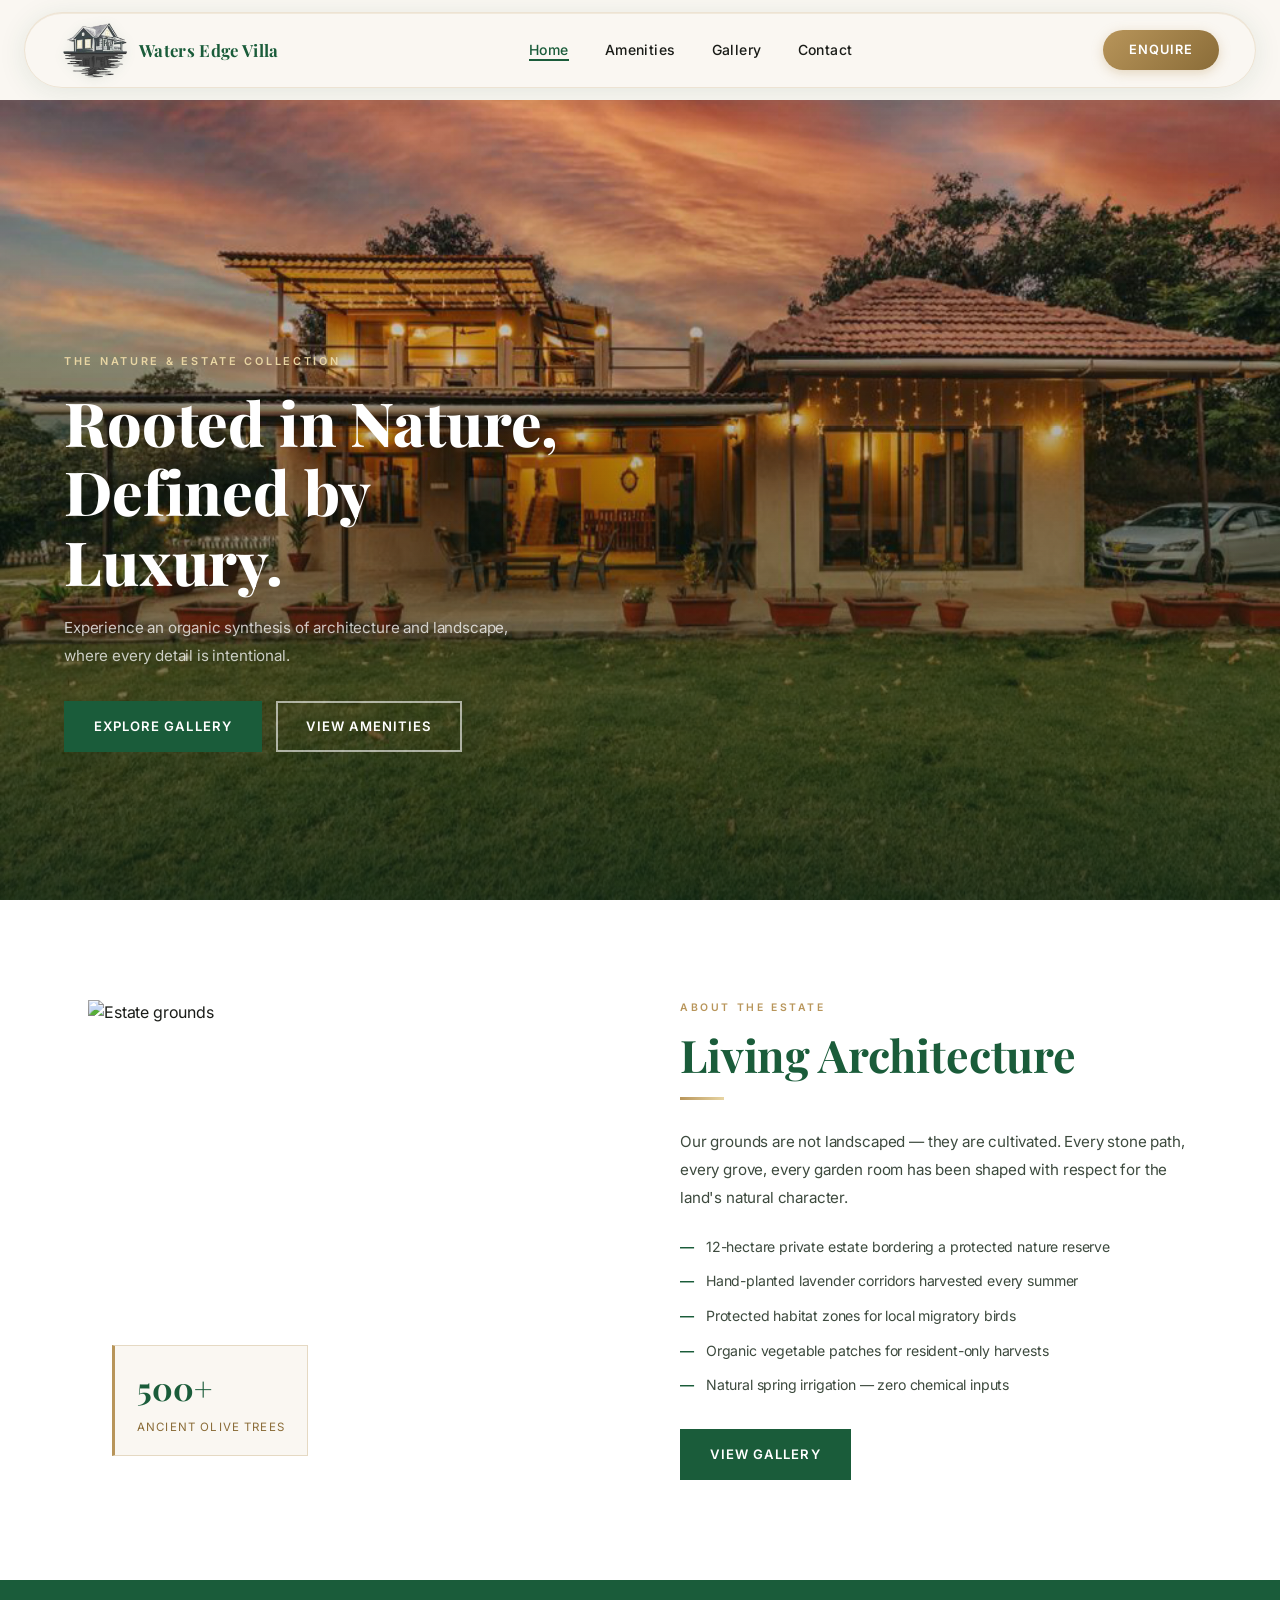
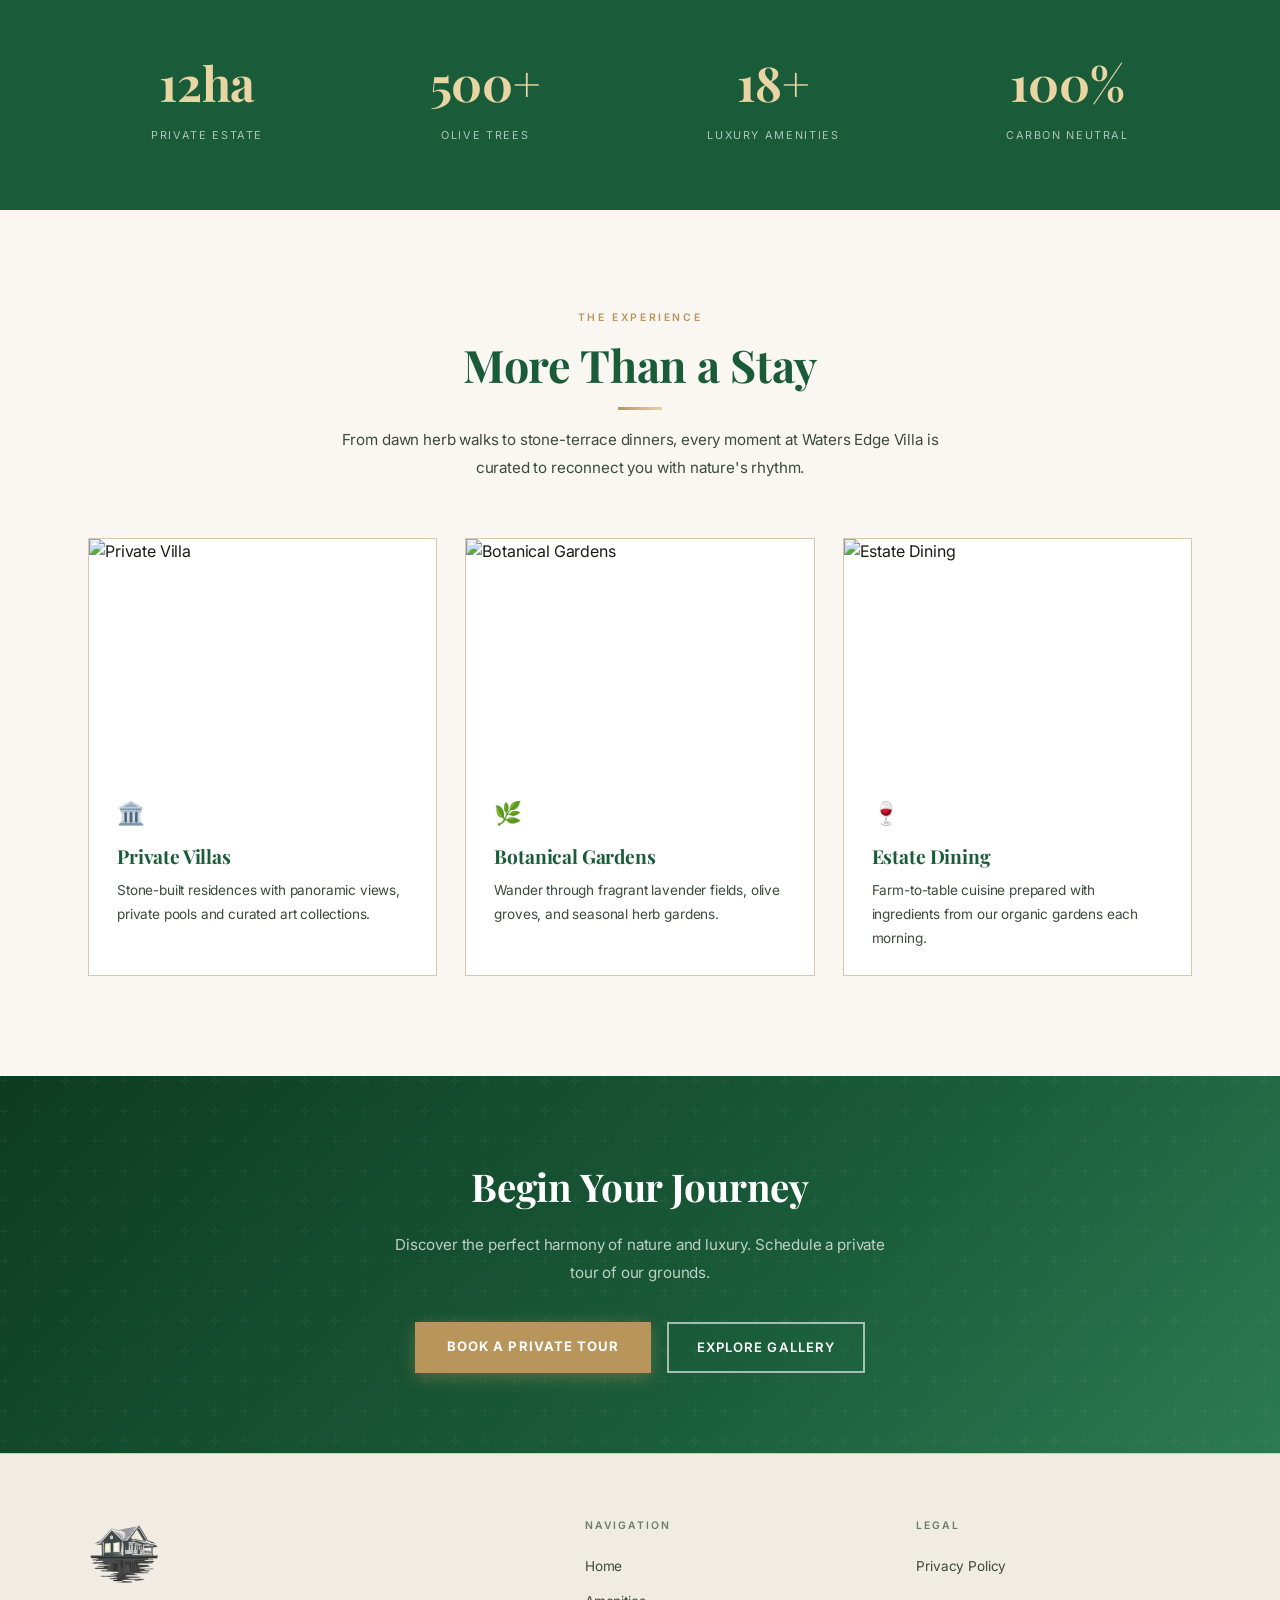
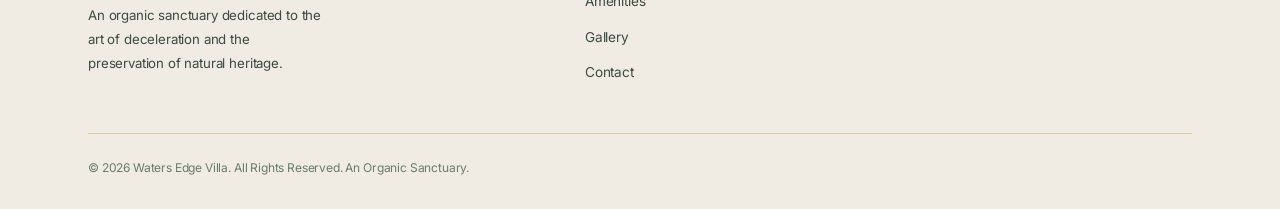
==== commit 2ea08814: "feat: update index page assets with new resort photography images" ====
--- a/index.html
+++ b/index.html
@@ -51,7 +51,7 @@
         <div class="container">
             <div class="grid">
                 <div class="living-arch-img reveal-left">
-                    <img src="images/olive_grove.png" alt="Estate grounds" />
+                    <img src="images/main_arch.jpg" alt="Estate grounds" />
                     <div class="img-stat">
                         <strong>500+</strong>
                         <span>Ancient Olive Trees</span>
@@ -103,7 +103,7 @@
             </div>
             <div class="amenities-grid">
                 <div class="amenity-card reveal">
-                    <img src="images/hero_amenities.png" alt="Private Villa" />
+                    <img src="images/private_room.jpg" alt="Private Villa" />
                     <div class="amenity-card-body">
                         <span class="amenity-icon">🏛️</span>
                         <h3>Private Villas</h3>
@@ -111,7 +111,7 @@
                     </div>
                 </div>
                 <div class="amenity-card reveal">
-                    <img src="images/lavender_field.png" alt="Botanical Gardens" />
+                    <img src="images/20250430_103246.jpg.jpeg" alt="Botanical Gardens" />
                     <div class="amenity-card-body">
                         <span class="amenity-icon">🌿</span>
                         <h3>Botanical Gardens</h3>
@@ -119,7 +119,7 @@
                     </div>
                 </div>
                 <div class="amenity-card reveal">
-                    <img src="images/dining_table.png" alt="Estate Dining" />
+                    <img src="images/20250430_094912.jpg.jpeg" alt="Estate Dining" />
                     <div class="amenity-card-body">
                         <span class="amenity-icon">🍷</span>
                         <h3>Estate Dining</h3>
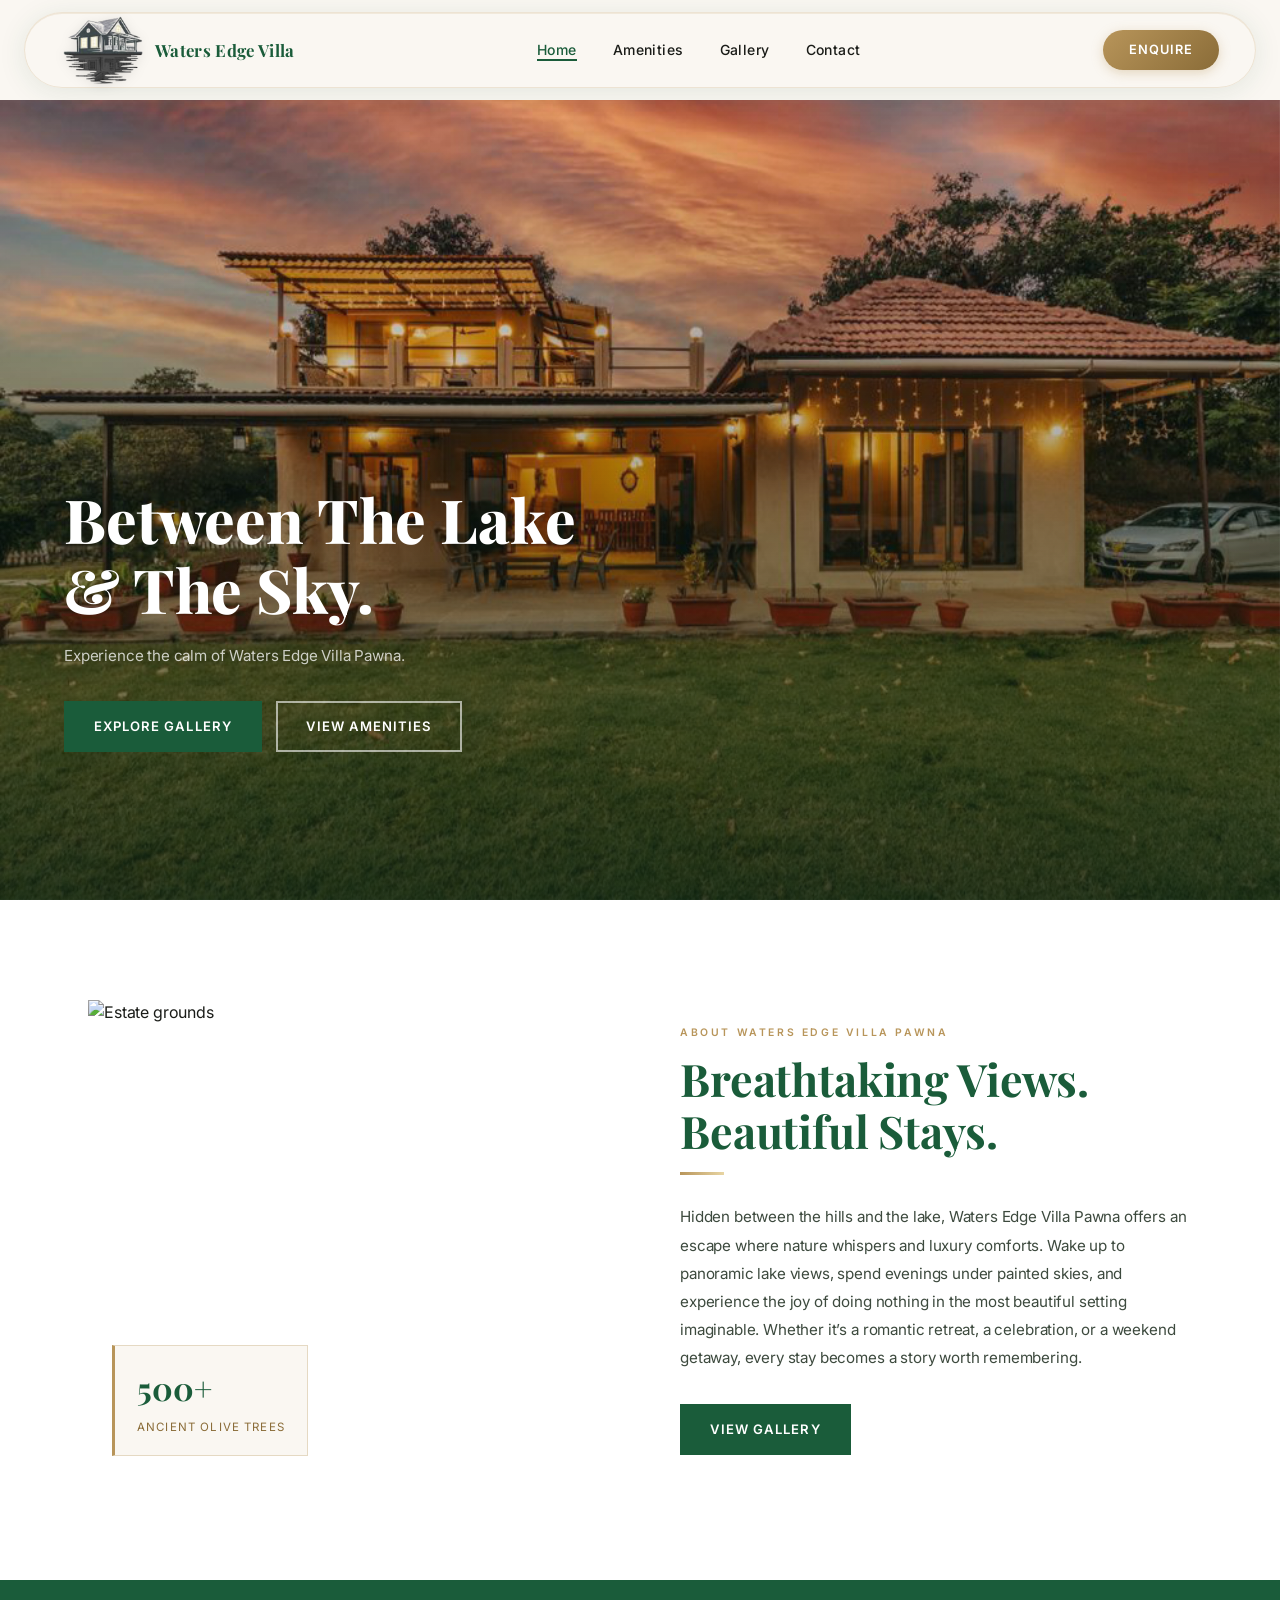
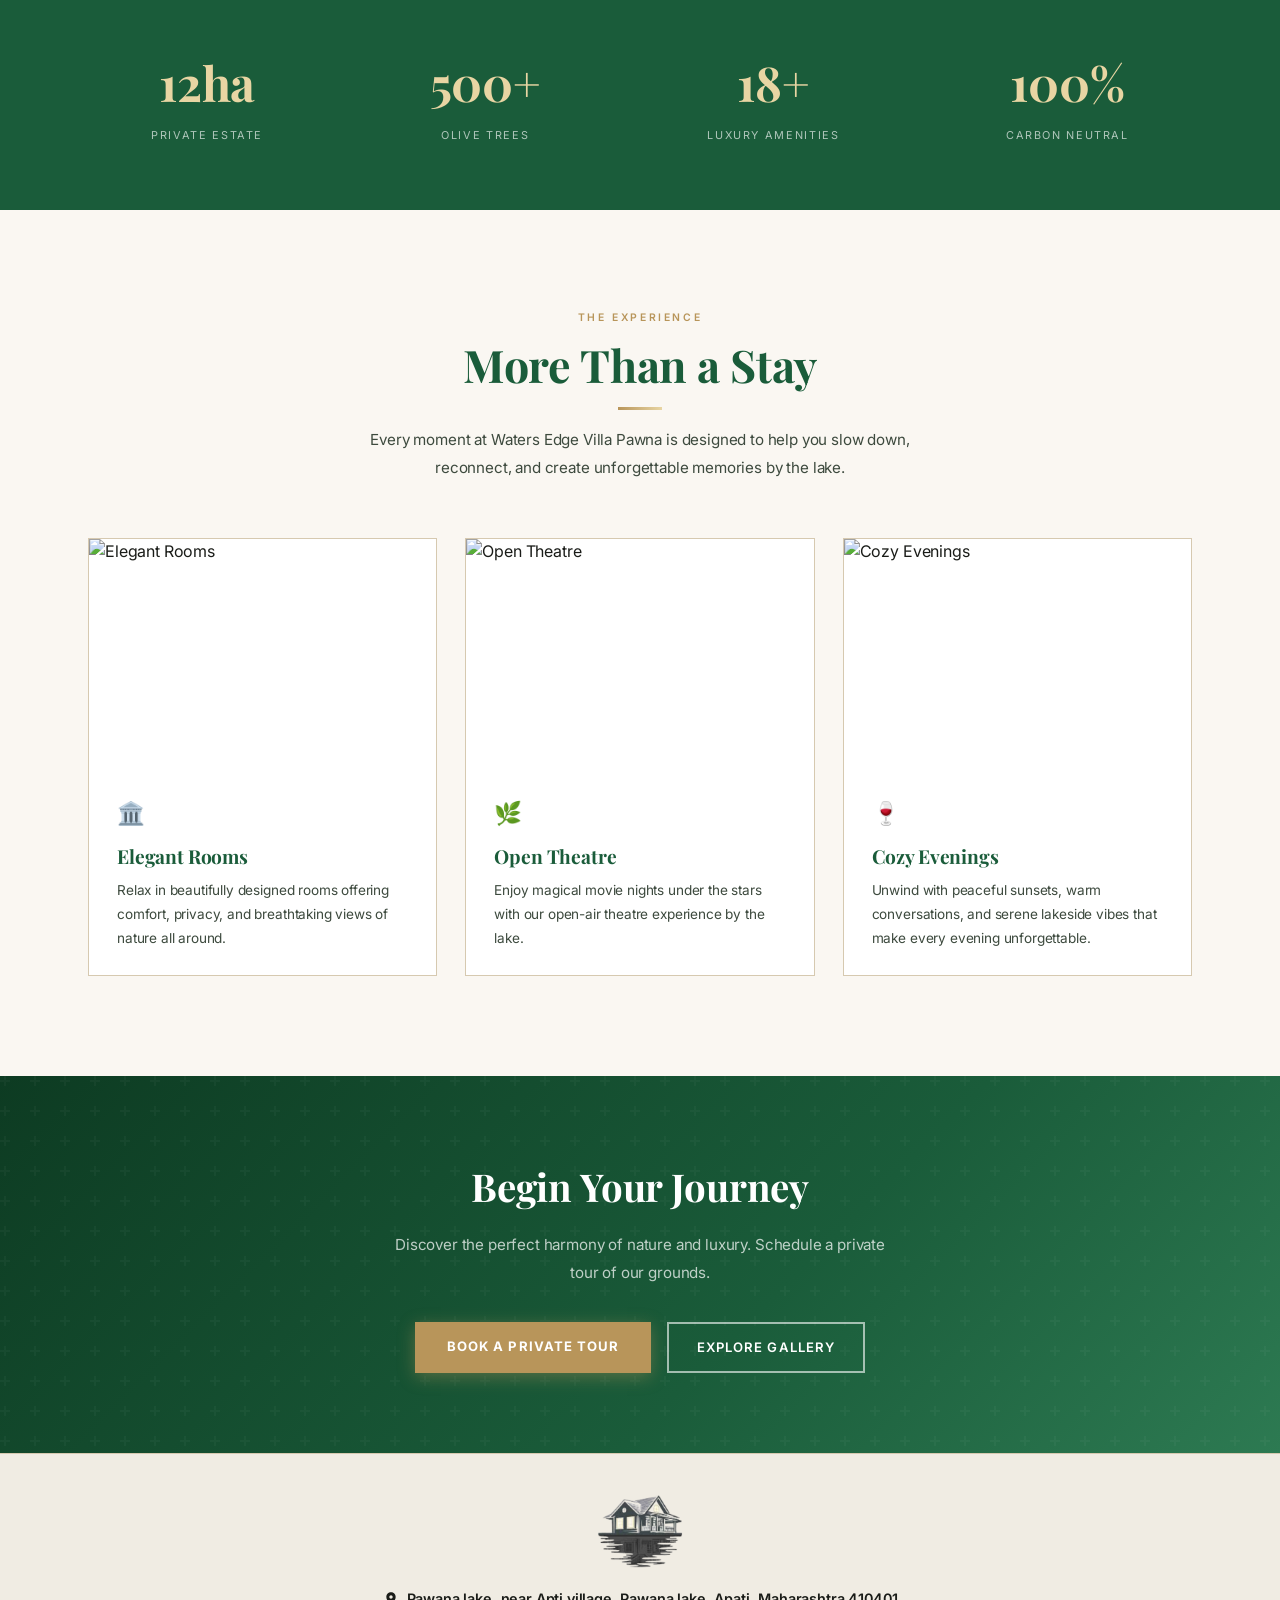
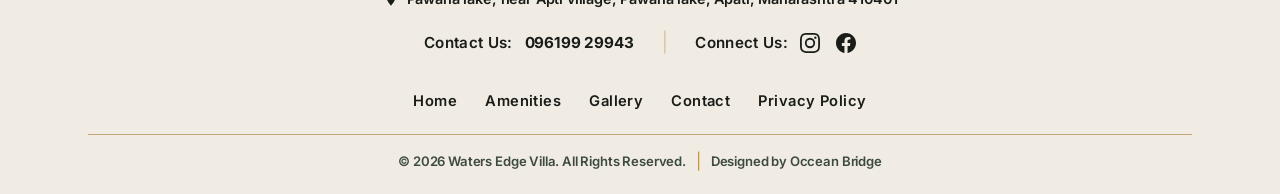
==== commit 5b3792ab: "refactor: update assets and standardize global footer across pages" ====
--- a/index.html
+++ b/index.html
@@ -35,10 +35,9 @@
 
         <!-- Mobile hero content -->
         <div class="hero-content">
-            <p class="hero-eyebrow">The Nature &amp; Estate Collection</p>
-            <h1 class="hero-title">Rooted in Nature,<br>Defined by Luxury.</h1>
-            <p class="hero-desc">Experience an organic synthesis of architecture and landscape, where every detail is
-                intentional.</p>
+
+            <h1 class="hero-title">Between The Lake &amp; The Sky.</h1>
+            <p class="hero-desc"> Experience the calm of Waters Edge Villa Pawna.</p>
             <div class="hero-btns">
                 <a href="gallery.html" class="btn-primary">Explore Gallery</a>
                 <a href="amenities.html" class="btn-outline-white">View Amenities</a>
@@ -58,19 +57,18 @@
                     </div>
                 </div>
                 <div class="reveal">
-                    <p class="section-label">About the Estate</p>
-                    <h2 class="section-title">Living Architecture</h2>
+                    <p class="section-label">About Waters Edge Villa Pawna</p>
+                    <h2 class="section-title">Breathtaking Views. Beautiful Stays.
+                    </h2>
                     <div class="section-underline"></div>
-                    <p class="section-desc">Our grounds are not landscaped — they are cultivated. Every stone path,
-                        every grove, every garden room has been shaped with respect for the land's natural character.
+                    <p class="section-desc">Hidden between the hills and the lake, Waters Edge Villa Pawna offers an
+                        escape where nature whispers and luxury comforts. Wake up to panoramic lake views, spend
+                        evenings under painted skies, and experience the joy of doing nothing in the most beautiful
+                        setting imaginable. Whether it’s a romantic retreat, a celebration, or a weekend getaway, every
+                        stay becomes a story worth remembering.
+
                     </p>
-                    <ul class="living-features" style="margin-top:24px;">
-                        <li>12-hectare private estate bordering a protected nature reserve</li>
-                        <li>Hand-planted lavender corridors harvested every summer</li>
-                        <li>Protected habitat zones for local migratory birds</li>
-                        <li>Organic vegetable patches for resident-only harvests</li>
-                        <li>Natural spring irrigation — zero chemical inputs</li>
-                    </ul>
+
                     <a href="gallery.html" class="btn-primary" style="margin-top:32px;">View Gallery</a>
                 </div>
             </div>
@@ -98,32 +96,40 @@
                 <p class="section-label">The Experience</p>
                 <h2 class="section-title">More Than a Stay</h2>
                 <div class="section-underline" style="margin:0 auto 16px;"></div>
-                <p class="section-desc" style="max-width:100%;">From dawn herb walks to stone-terrace dinners, every
-                    moment at Waters Edge Villa is curated to reconnect you with nature's rhythm.</p>
+                <p class="section-desc" style="max-width:100%;">Every moment at Waters Edge Villa Pawna is designed to
+                    help you slow down, reconnect, and create unforgettable memories by the lake.
+                </p>
             </div>
             <div class="amenities-grid">
                 <div class="amenity-card reveal">
-                    <img src="images/private_room.jpg" alt="Private Villa" />
+                    <img src="images/private_room.jpg" alt="Elegant Rooms" />
                     <div class="amenity-card-body">
                         <span class="amenity-icon">🏛️</span>
-                        <h3>Private Villas</h3>
-                        <p>Stone-built residences with panoramic views, private pools and curated art collections.</p>
+                        <h3>Elegant Rooms</h3>
+                        <p>Relax in beautifully designed rooms offering comfort, privacy, and breathtaking views of
+                            nature all around.</p>
                     </div>
                 </div>
                 <div class="amenity-card reveal">
-                    <img src="images/20250430_103246.jpg.jpeg" alt="Botanical Gardens" />
+                    <img src="images/20250430_103246.jpg.jpeg" alt="Open Theatre
+" />
                     <div class="amenity-card-body">
                         <span class="amenity-icon">🌿</span>
-                        <h3>Botanical Gardens</h3>
-                        <p>Wander through fragrant lavender fields, olive groves, and seasonal herb gardens.</p>
+                        <h3>Open Theatre
+                        </h3>
+                        <p>Enjoy magical movie nights under the stars with our open-air theatre experience by the lake.
+                        </p>
                     </div>
                 </div>
                 <div class="amenity-card reveal">
-                    <img src="images/20250430_094912.jpg.jpeg" alt="Estate Dining" />
+                    <img src="images/20250430_094912.jpg.jpeg" alt="Cozy Evenings
+" />
                     <div class="amenity-card-body">
                         <span class="amenity-icon">🍷</span>
-                        <h3>Estate Dining</h3>
-                        <p>Farm-to-table cuisine prepared with ingredients from our organic gardens each morning.</p>
+                        <h3>Cozy Evenings
+                        </h3>
+                        <p>Unwind with peaceful sunsets, warm conversations, and serene lakeside vibes that make every
+                            evening unforgettable.</p>
                     </div>
                 </div>
             </div>
@@ -149,29 +155,45 @@
                 <div class="footer-brand">
                     <a href="index.html" class="logo-wrap">
                         <img src="assets/logo.png" alt="Waters Edge Villa" />
-                        <span class="logo-text">Waters Edge Villa</span>
                     </a>
-                    <p>An organic sanctuary dedicated to the art of deceleration and the preservation of natural
-                        heritage.</p>
+                    <div class="footer-address">
+                        <svg viewBox="0 0 24 24" width="16" height="16"><path d="M12 2C8.13 2 5 5.13 5 9c0 5.25 7 13 7 13s7-7.75 7-13c0-3.87-3.13-7-7-7zm0 9.5c-1.38 0-2.5-1.12-2.5-2.5S10.62 6.5 12 6.5s2.5 1.12 2.5 2.5S13.38 11.5 12 11.5z"/></svg>
+                        <p>Pawana lake, near Apti village, Pawana lake, Apati, Maharashtra 410401</p>
+                    </div>
+                    <div class="footer-contact-connect">
+                        <div class="footer-phone">
+                            <span class="footer-label">Contact Us:</span>
+                            <a href="tel:+919619929943">096199 29943</a>
+                        </div>
+                        <span class="footer-connect-sep">|</span>
+                        <div class="footer-social-wrap">
+                            <span class="footer-label">Connect Us:</span>
+                            <div class="footer-social">
+                                <a href="#" aria-label="Instagram">
+                                    <svg viewBox="0 0 24 24" width="16" height="16"><path d="M12 2.163c3.204 0 3.584.012 4.85.07 3.252.148 4.771 1.691 4.919 4.919.058 1.265.069 1.645.069 4.849 0 3.205-.012 3.584-.069 4.849-.149 3.225-1.664 4.771-4.919 4.919-1.266.058-1.644.07-4.85.07-3.204 0-3.584-.012-4.849-.07-3.26-.149-4.771-1.699-4.919-4.92-.058-1.265-.07-1.644-.07-4.849 0-3.204.013-3.583.07-4.849.149-3.227 1.664-4.771 4.919-4.919 1.266-.057 1.645-.069 4.849-.069zM12 0C8.741 0 8.333.014 7.053.072 2.695.272.273 2.69.073 7.052.014 8.333 0 8.741 0 12c0 3.259.014 3.668.072 4.948.2 4.358 2.618 6.78 6.98 6.98C8.333 23.986 8.741 24 12 24c3.259 0 3.668-.014 4.948-.072 4.354-.2 6.782-2.618 6.979-6.98.059-1.28.073-1.689.073-4.948 0-3.259-.014-3.667-.072-4.947-.196-4.354-2.617-6.78-6.979-6.98C15.668.014 15.259 0 12 0zm0 5.838a6.162 6.162 0 100 12.324 6.162 6.162 0 000-12.324zM12 16a4 4 0 110-8 4 4 0 010 8zm6.406-11.845a1.44 1.44 0 100 2.881 1.44 1.44 0 000-2.881z"/></svg>
+                                </a>
+                                <a href="#" aria-label="Facebook">
+                                    <svg viewBox="0 0 24 24" width="16" height="16"><path d="M24 12.073c0-6.627-5.373-12-12-12s-12 5.373-12 12c0 5.99 4.388 10.954 10.125 11.854v-8.385H7.078v-3.47h3.047V9.43c0-3.007 1.792-4.669 4.533-4.669 1.312 0 2.686.235 2.686.235v2.953H15.83c-1.491 0-1.956.925-1.956 1.874v2.25h3.328l-.532 3.47h-2.796v8.385C19.612 23.027 24 18.062 24 12.073z"/></svg>
+                                </a>
+                            </div>
+                        </div>
+                    </div>
                 </div>
                 <div>
-                    <h4>Navigation</h4>
                     <ul>
                         <li><a href="index.html">Home</a></li>
                         <li><a href="amenities.html">Amenities</a></li>
                         <li><a href="gallery.html">Gallery</a></li>
                         <li><a href="contact.html">Contact</a></li>
-                    </ul>
-                </div>
-                <div>
-                    <h4>Legal</h4>
-                    <ul>
                         <li><a href="#">Privacy Policy</a></li>
                     </ul>
                 </div>
             </div>
+            <hr class="footer-divider" />
             <div class="footer-bottom">
-                <p>© 2026 Waters Edge Villa. All Rights Reserved. An Organic Sanctuary.</p>
+                <p>© 2026 Waters Edge Villa. All Rights Reserved.</p>
+                <span class="sep">|</span>
+                <p>Designed by Occean Bridge</p>
             </div>
         </div>
     </footer>
--- a/style.css
+++ b/style.css
@@ -1,361 +1,1444 @@
 @import url('https://fonts.googleapis.com/css2?family=Playfair+Display:ital,wght@0,400;0,600;0,700;0,800;1,400&family=Inter:wght@300;400;500;600&display=swap');
 
-*, *::before, *::after { box-sizing: border-box; margin: 0; padding: 0; }
+*,
+*::before,
+*::after {
+  box-sizing: border-box;
+  margin: 0;
+  padding: 0;
+}
 
 :root {
-  --green:       #1a5c3a; /* primary — deep forest green */
-  --green-dark:  #0d3b22; /* primary hover — rich dark emerald */
-  --green-mid:   #2d7a52; /* primary-container */
-  --green-light: #d4ede0; /* soft mint tint */
-  --gold:        #b8955a; /* luxury gold accent */
-  --gold-light:  #e8d5a3; /* champagne / light gold */
-  --gold-dark:   #8a6c38; /* deep gold hover */
-  --cream:       #f5f0e8; /* warm cream surface */
-  --cream-dark:  #d6c9b0; /* warm outline */
-  --off-white:   #faf7f2; /* warm background */
-  --white:       #ffffff;
-  --text-dark:   #1a1c18; /* deep warm charcoal */
-  --text-mid:    #3d4a3e; /* forest-toned mid text */
-  --text-light:  #6b7c6c; /* muted forest text */
-  --footer-bg:   #f0ece3; /* warm footer */
+  --green: #1a5c3a;
+  /* primary — deep forest green */
+  --green-dark: #0d3b22;
+  /* primary hover — rich dark emerald */
+  --green-mid: #2d7a52;
+  /* primary-container */
+  --green-light: #d4ede0;
+  /* soft mint tint */
+  --gold: #b8955a;
+  /* luxury gold accent */
+  --gold-light: #e8d5a3;
+  /* champagne / light gold */
+  --gold-dark: #8a6c38;
+  /* deep gold hover */
+  --cream: #f5f0e8;
+  /* warm cream surface */
+  --cream-dark: #d6c9b0;
+  /* warm outline */
+  --off-white: #faf7f2;
+  /* warm background */
+  --white: #ffffff;
+  --text-dark: #1a1c18;
+  /* deep warm charcoal */
+  --text-mid: #3d4a3e;
+  /* forest-toned mid text */
+  --text-light: #6b7c6c;
+  /* muted forest text */
+  --footer-bg: #f0ece3;
+  /* warm footer */
   --serif: 'Playfair Display', serif;
-  --sans:  'Inter', sans-serif;
-  --transition: 0.3s cubic-bezier(0.4,0,0.2,1);
-  --shadow: 0 12px 40px rgba(26,92,58,0.10);
-  --shadow-gold: 0 8px 32px rgba(184,149,90,0.18);
+  --sans: 'Inter', sans-serif;
+  --transition: 0.3s cubic-bezier(0.4, 0, 0.2, 1);
+  --shadow: 0 12px 40px rgba(26, 92, 58, 0.10);
+  --shadow-gold: 0 8px 32px rgba(184, 149, 90, 0.18);
   --radius: 0px;
 }
 
-html { scroll-behavior: smooth; }
-body { font-family: var(--sans); color: var(--text-dark); background: var(--off-white); line-height: 1.6; overflow-x: hidden; letter-spacing: -0.01em; }
+html {
+  scroll-behavior: smooth;
+}
+
+body {
+  font-family: var(--sans);
+  color: var(--text-dark);
+  background: var(--off-white);
+  line-height: 1.6;
+  overflow-x: hidden;
+  letter-spacing: -0.01em;
+}
 
 /* ---- NAVBAR ---- */
 .navbar {
-  position: fixed; top: 12px; left: 50%; transform: translateX(-50%);
-  width: calc(100% - 48px); max-width: 1360px;
+  position: fixed;
+  top: 12px;
+  left: 50%;
+  transform: translateX(-50%);
+  width: calc(100% - 48px);
+  max-width: 1360px;
   z-index: 1000;
-  display: flex; align-items: center; justify-content: space-between;
-  padding: 0 36px; height: 76px;
-  background: rgba(250,247,242,0.97);
+  display: flex;
+  align-items: center;
+  justify-content: space-between;
+  padding: 0 36px;
+  height: 76px;
+  background: rgba(250, 247, 242, 0.97);
   backdrop-filter: blur(20px);
-  border: 1px solid rgba(184,149,90,0.20);
+  border: 1px solid rgba(184, 149, 90, 0.20);
   border-radius: 50px;
-  box-shadow: 0 4px 28px rgba(26,92,58,0.10), 0 1px 0 rgba(184,149,90,0.15) inset;
+  box-shadow: 0 4px 28px rgba(26, 92, 58, 0.10), 0 1px 0 rgba(184, 149, 90, 0.15) inset;
   transition: var(--transition);
 }
-.navbar.scrolled { height: 64px; box-shadow: 0 6px 32px rgba(26,92,58,0.14); top: 8px; }
-
-.nav-logo-wrap { display: flex; align-items: center; gap: 10px; text-decoration: none; }
-.nav-logo-img { height: 68px; width: auto; object-fit: contain; display: block; transition: var(--transition); filter: drop-shadow(0 2px 6px rgba(26,92,58,0.12)); }
-.navbar.scrolled .nav-logo-img { height: 56px; }
-.nav-logo-text { display: block; font-family: var(--serif); font-size: 1.05rem; font-weight: 700; color: var(--green); letter-spacing: 0.02em; white-space: nowrap; transition: var(--transition); }
-.navbar.scrolled .nav-logo-text { font-size: 0.95rem; }
-
-.nav-links { display: flex; align-items: center; gap: 36px; list-style: none; }
+
+.navbar.scrolled {
+  height: 64px;
+  box-shadow: 0 6px 32px rgba(26, 92, 58, 0.14);
+  top: 8px;
+}
+
+.nav-logo-wrap {
+  display: flex;
+  align-items: center;
+  gap: 10px;
+  text-decoration: none;
+}
+
+.nav-logo-img {
+  height: 84px;
+  width: auto;
+  object-fit: contain;
+  display: block;
+  transition: var(--transition);
+  filter: drop-shadow(0 2px 6px rgba(12, 12, 12, 0.12));
+}
+
+.navbar.scrolled .nav-logo-img {
+  height: 68px;
+}
+
+.nav-logo-text {
+  display: block;
+  font-family: var(--serif);
+  font-size: 1.05rem;
+  font-weight: 700;
+  color: var(--green);
+  letter-spacing: 0.02em;
+  white-space: nowrap;
+  transition: var(--transition);
+}
+
+.navbar.scrolled .nav-logo-text {
+  font-size: 0.95rem;
+}
+
+.nav-links {
+  display: flex;
+  align-items: center;
+  gap: 36px;
+  list-style: none;
+}
+
 .nav-links a {
-  font-size: 0.875rem; font-weight: 500; color: var(--text-dark);
-  text-decoration: none; letter-spacing: 0.03em;
-  padding-bottom: 3px; position: relative;
+  font-size: 0.875rem;
+  font-weight: 500;
+  color: var(--text-dark);
+  text-decoration: none;
+  letter-spacing: 0.03em;
+  padding-bottom: 3px;
+  position: relative;
   transition: color var(--transition);
 }
+
 .nav-links a::after {
-  content: ''; position: absolute; bottom: 0; left: 0;
-  width: 0; height: 2px; background: var(--green);
+  content: '';
+  position: absolute;
+  bottom: 0;
+  left: 0;
+  width: 0;
+  height: 2px;
+  background: var(--green);
   transition: width var(--transition);
 }
-.nav-links a:hover, .nav-links a.active { color: var(--green); }
-.nav-links a:hover::after, .nav-links a.active::after { width: 100%; }
+
+.nav-links a:hover,
+.nav-links a.active {
+  color: var(--green);
+}
+
+.nav-links a:hover::after,
+.nav-links a.active::after {
+  width: 100%;
+}
 
 .btn-book {
   background: linear-gradient(135deg, var(--gold) 0%, var(--gold-dark) 100%);
   color: var(--white);
-  padding: 10px 26px; border-radius: 50px;
-  font-size: 0.8rem; font-weight: 600;
-  text-decoration: none; letter-spacing: 0.08em; text-transform: uppercase;
+  padding: 10px 26px;
+  border-radius: 50px;
+  font-size: 0.8rem;
+  font-weight: 600;
+  text-decoration: none;
+  letter-spacing: 0.08em;
+  text-transform: uppercase;
   transition: all var(--transition);
-  box-shadow: 0 3px 12px rgba(184,149,90,0.35);
-}
-.btn-book:hover { background: linear-gradient(135deg, var(--gold-dark) 0%, var(--gold) 100%); transform: translateY(-1px); box-shadow: 0 5px 18px rgba(184,149,90,0.45); }
+  box-shadow: 0 3px 12px rgba(184, 149, 90, 0.35);
+}
+
+.btn-book:hover {
+  background: linear-gradient(135deg, var(--gold-dark) 0%, var(--gold) 100%);
+  transform: translateY(-1px);
+  box-shadow: 0 5px 18px rgba(184, 149, 90, 0.45);
+}
 
 /* ---- HAMBURGER ---- */
-.hamburger { display: none; flex-direction: column; gap: 5px; cursor: pointer; background: none; border: none; }
-.hamburger span { width: 24px; height: 2px; background: var(--text-dark); border-radius: 2px; transition: var(--transition); }
-.hamburger.open span:nth-child(1) { transform: rotate(45deg) translate(5px,5px); }
-.hamburger.open span:nth-child(2) { opacity: 0; }
-.hamburger.open span:nth-child(3) { transform: rotate(-45deg) translate(5px,-5px); }
+.hamburger {
+  display: none;
+  flex-direction: column;
+  gap: 5px;
+  cursor: pointer;
+  background: none;
+  border: none;
+}
+
+.hamburger span {
+  width: 24px;
+  height: 2px;
+  background: var(--text-dark);
+  border-radius: 2px;
+  transition: var(--transition);
+}
+
+.hamburger.open span:nth-child(1) {
+  transform: rotate(45deg) translate(5px, 5px);
+}
+
+.hamburger.open span:nth-child(2) {
+  opacity: 0;
+}
+
+.hamburger.open span:nth-child(3) {
+  transform: rotate(-45deg) translate(5px, -5px);
+}
 
 /* ---- HERO ---- */
 .hero {
-  position: relative; width: 100%; height: calc(100vh - 100px); min-height: 520px;
+  position: relative;
+  width: 100%;
+  height: calc(100vh - 100px);
+  min-height: 520px;
   margin-top: 100px;
-  display: flex; align-items: flex-end; overflow: hidden;
-}
+  display: flex;
+  align-items: flex-end;
+  overflow: hidden;
+}
+
 .hero-bg {
-  position: absolute; inset: 0; width: 100%; height: 100%;
-  object-fit: cover; object-position: center 65%;
+  position: absolute;
+  inset: 0;
+  width: 100%;
+  height: 100%;
+  object-fit: cover;
+  object-position: center 65%;
   animation: heroZoom 12s ease-out forwards;
 }
-@keyframes heroZoom { from { transform: scale(1.015); } to { transform: scale(1); } }
+
+@keyframes heroZoom {
+  from {
+    transform: scale(1.015);
+  }
+
+  to {
+    transform: scale(1);
+  }
+}
+
 .hero-overlay {
-  position: absolute; inset: 0;
-  background: linear-gradient(to top, rgba(10,35,20,0.78) 0%, rgba(10,35,20,0.25) 55%, transparent 100%);
-}
+  position: absolute;
+  inset: 0;
+  background: linear-gradient(to top, rgba(10, 35, 20, 0.78) 0%, rgba(10, 35, 20, 0.25) 55%, transparent 100%);
+}
+
 .hero-content {
-  position: relative; z-index: 2; padding: 0 64px 48px;
+  position: relative;
+  z-index: 2;
+  padding: 0 64px 48px;
   max-width: 640px;
   animation: fadeUp 1s 0.3s both;
 }
-@keyframes fadeUp { from { opacity:0; transform:translateY(30px); } to { opacity:1; transform:translateY(0); } }
+
+@keyframes fadeUp {
+  from {
+    opacity: 0;
+    transform: translateY(30px);
+  }
+
+  to {
+    opacity: 1;
+    transform: translateY(0);
+  }
+}
+
 .hero-eyebrow {
-  font-size: 0.68rem; font-weight: 600; letter-spacing: 0.25em;
-  color: var(--gold-light); text-transform: uppercase; margin-bottom: 16px;
-}
+  font-size: 0.68rem;
+  font-weight: 600;
+  letter-spacing: 0.25em;
+  color: var(--gold-light);
+  text-transform: uppercase;
+  margin-bottom: 16px;
+}
+
 .hero-title {
-  font-family: var(--serif); font-size: clamp(2.4rem, 5vw, 3.8rem);
-  font-weight: 800; color: var(--white); line-height: 1.15;
+  font-family: var(--serif);
+  font-size: clamp(2.4rem, 5vw, 3.8rem);
+  font-weight: 800;
+  color: var(--white);
+  line-height: 1.15;
   margin-bottom: 18px;
 }
+
 .hero-desc {
-  font-size: 0.95rem; color: rgba(255,255,255,0.75);
-  margin-bottom: 32px; max-width: 480px; line-height: 1.8;
-}
-.hero-btns { display: flex; gap: 14px; flex-wrap: wrap; }
+  font-size: 0.95rem;
+  color: rgba(255, 255, 255, 0.75);
+  margin-bottom: 32px;
+  max-width: 480px;
+  line-height: 1.8;
+}
+
+.hero-btns {
+  display: flex;
+  gap: 14px;
+  flex-wrap: wrap;
+}
 
 /* Hero card overlay (Stitch style) */
 .hero-card {
-  position: absolute; top: 50%; left: 50%; transform: translate(-50%,-50%);
-  background: rgba(244,241,235,0.92); backdrop-filter: blur(8px);
-  padding: 48px 56px; text-align: center; z-index: 2;
-  max-width: 500px; width: 90%;
+  position: absolute;
+  top: 50%;
+  left: 50%;
+  transform: translate(-50%, -50%);
+  background: rgba(244, 241, 235, 0.92);
+  backdrop-filter: blur(8px);
+  padding: 48px 56px;
+  text-align: center;
+  z-index: 2;
+  max-width: 500px;
+  width: 90%;
   animation: fadeUp 1s 0.2s both;
 }
-.hero-card-eyebrow { font-size: 0.65rem; letter-spacing: 0.25em; text-transform: uppercase; color: var(--text-light); margin-bottom: 16px; }
-.hero-card-title { font-family: var(--serif); font-size: clamp(2rem,5vw,3.2rem); color: var(--green); font-weight: 700; font-style: italic; margin-bottom: 16px; }
-.hero-card-desc { font-size: 0.9rem; color: var(--text-mid); line-height: 1.8; font-style: italic; }
+
+.hero-card-eyebrow {
+  font-size: 0.65rem;
+  letter-spacing: 0.25em;
+  text-transform: uppercase;
+  color: var(--text-light);
+  margin-bottom: 16px;
+}
+
+.hero-card-title {
+  font-family: var(--serif);
+  font-size: clamp(2rem, 5vw, 3.2rem);
+  color: var(--green);
+  font-weight: 700;
+  font-style: italic;
+  margin-bottom: 16px;
+}
+
+.hero-card-desc {
+  font-size: 0.9rem;
+  color: var(--text-mid);
+  line-height: 1.8;
+  font-style: italic;
+}
 
 /* Stats panel (right side) */
 .hero-stats {
-  position: absolute; right: 0; top: 50%; transform: translateY(-50%);
-  background: rgba(249,249,247,0.95); backdrop-filter: blur(8px);
-  padding: 32px 28px; z-index: 3; min-width: 180px; text-align: center;
-  display: flex; flex-direction: column; gap: 24px;
-}
-.hero-stat-num { font-family: var(--serif); font-size: 2.2rem; color: var(--green); font-weight: 700; display: block; }
-.hero-stat-label { font-size: 0.62rem; letter-spacing: 0.15em; text-transform: uppercase; color: var(--text-light); margin-top: 2px; }
+  position: absolute;
+  right: 0;
+  top: 50%;
+  transform: translateY(-50%);
+  background: rgba(249, 249, 247, 0.95);
+  backdrop-filter: blur(8px);
+  padding: 32px 28px;
+  z-index: 3;
+  min-width: 180px;
+  text-align: center;
+  display: flex;
+  flex-direction: column;
+  gap: 24px;
+}
+
+.hero-stat-num {
+  font-family: var(--serif);
+  font-size: 2.2rem;
+  color: var(--green);
+  font-weight: 700;
+  display: block;
+}
+
+.hero-stat-label {
+  font-size: 0.62rem;
+  letter-spacing: 0.15em;
+  text-transform: uppercase;
+  color: var(--text-light);
+  margin-top: 2px;
+}
 
 /* ---- BUTTONS ---- */
 .btn-primary {
-  background: var(--green); color: var(--white);
-  padding: 13px 28px; border-radius: var(--radius);
-  font-weight: 600; font-size: 0.82rem;
-  text-decoration: none; letter-spacing: 0.08em; text-transform: uppercase;
+  background: var(--green);
+  color: var(--white);
+  padding: 13px 28px;
+  border-radius: var(--radius);
+  font-weight: 600;
+  font-size: 0.82rem;
+  text-decoration: none;
+  letter-spacing: 0.08em;
+  text-transform: uppercase;
   transition: background var(--transition), transform var(--transition);
-  display: inline-block; border: 2px solid var(--green);
-}
-.btn-primary:hover { background: var(--green-dark); border-color: var(--green-dark); transform: translateY(-2px); }
+  display: inline-block;
+  border: 2px solid var(--green);
+}
+
+.btn-primary:hover {
+  background: var(--green-dark);
+  border-color: var(--green-dark);
+  transform: translateY(-2px);
+}
+
 .btn-outline {
-  background: transparent; color: var(--green);
-  padding: 13px 28px; border-radius: var(--radius);
-  font-weight: 600; font-size: 0.82rem;
-  text-decoration: none; letter-spacing: 0.08em; text-transform: uppercase;
+  background: transparent;
+  color: var(--green);
+  padding: 13px 28px;
+  border-radius: var(--radius);
+  font-weight: 600;
+  font-size: 0.82rem;
+  text-decoration: none;
+  letter-spacing: 0.08em;
+  text-transform: uppercase;
   border: 2px solid var(--green);
   transition: all var(--transition);
 }
-.btn-outline:hover { background: var(--green); color: var(--white); transform: translateY(-2px); }
+
+.btn-outline:hover {
+  background: var(--green);
+  color: var(--white);
+  transform: translateY(-2px);
+}
+
 .btn-outline-white {
-  background: transparent; color: var(--white);
-  padding: 13px 28px; border-radius: var(--radius);
-  font-weight: 600; font-size: 0.82rem;
-  text-decoration: none; letter-spacing: 0.08em; text-transform: uppercase;
-  border: 2px solid rgba(255,255,255,0.6);
+  background: transparent;
+  color: var(--white);
+  padding: 13px 28px;
+  border-radius: var(--radius);
+  font-weight: 600;
+  font-size: 0.82rem;
+  text-decoration: none;
+  letter-spacing: 0.08em;
+  text-transform: uppercase;
+  border: 2px solid rgba(255, 255, 255, 0.6);
   transition: all var(--transition);
 }
-.btn-outline-white:hover { border-color: var(--white); background: rgba(255,255,255,0.1); }
+
+.btn-outline-white:hover {
+  border-color: var(--white);
+  background: rgba(255, 255, 255, 0.1);
+}
 
 /* ---- SECTIONS ---- */
-section { padding: 100px 0; }
-.container { max-width: 1200px; margin: 0 auto; padding: 0 48px; }
+section {
+  padding: 100px 0;
+}
+
+.container {
+  max-width: 1200px;
+  margin: 0 auto;
+  padding: 0 48px;
+}
+
 .section-label {
-  font-size: 0.65rem; font-weight: 600; letter-spacing: 0.25em;
-  color: var(--gold); text-transform: uppercase; margin-bottom: 12px;
-}
+  font-size: 0.65rem;
+  font-weight: 600;
+  letter-spacing: 0.25em;
+  color: var(--gold);
+  text-transform: uppercase;
+  margin-bottom: 12px;
+}
+
 .section-title {
-  font-family: var(--serif); font-size: clamp(2rem, 3.8vw, 2.8rem);
-  font-weight: 700; color: var(--green); line-height: 1.15; margin-bottom: 16px;
-}
+  font-family: var(--serif);
+  font-size: clamp(2rem, 3.8vw, 2.8rem);
+  font-weight: 700;
+  color: var(--green);
+  line-height: 1.15;
+  margin-bottom: 16px;
+}
+
 .section-underline {
-  width: 44px; height: 3px;
+  width: 44px;
+  height: 3px;
   background: linear-gradient(90deg, var(--gold), var(--gold-light));
-  margin-bottom: 28px; border-radius: var(--radius);
-}
-.section-desc { font-size: 0.95rem; color: var(--text-mid); max-width: 560px; line-height: 1.85; }
+  margin-bottom: 28px;
+  border-radius: var(--radius);
+}
+
+.section-desc {
+  font-size: 0.95rem;
+  color: var(--text-mid);
+  max-width: 560px;
+  line-height: 1.85;
+}
 
 /* ---- LIVING ARCHITECTURE ---- */
-.living-arch .grid { display: grid; grid-template-columns: 1fr 1fr; gap: 80px; align-items: center; }
-.living-arch-img { position: relative; overflow: hidden; }
-.living-arch-img img { width: 100%; height: 480px; object-fit: cover; display: block; transition: transform 0.6s ease; }
-.living-arch-img:hover img { transform: scale(1.04); }
+.living-arch .grid {
+  display: grid;
+  grid-template-columns: 1fr 1fr;
+  gap: 80px;
+  align-items: center;
+}
+
+.living-arch-img {
+  position: relative;
+  overflow: hidden;
+}
+
+.living-arch-img img {
+  width: 100%;
+  height: 480px;
+  object-fit: cover;
+  display: block;
+  transition: transform 0.6s ease;
+}
+
+.living-arch-img:hover img {
+  transform: scale(1.04);
+}
+
 .img-stat {
-  position: absolute; bottom: 24px; left: 24px;
-  background: rgba(250,247,242,0.97); padding: 16px 22px;
-  border: 1px solid rgba(184,149,90,0.30); border-left: 3px solid var(--gold);
-}
-.img-stat strong { font-family: var(--serif); font-size: 2rem; color: var(--green); display: block; }
-.img-stat span { font-size: 0.72rem; color: var(--gold-dark); letter-spacing: 0.1em; text-transform: uppercase; }
-.living-features { list-style: none; margin-top: 24px; display: flex; flex-direction: column; gap: 12px; }
-.living-features li { display: flex; align-items: flex-start; gap: 12px; font-size: 0.88rem; color: var(--text-mid); line-height: 1.6; }
-.living-features li::before { content: '—'; color: var(--green); flex-shrink: 0; font-weight: 600; }
+  position: absolute;
+  bottom: 24px;
+  left: 24px;
+  background: rgba(250, 247, 242, 0.97);
+  padding: 16px 22px;
+  border: 1px solid rgba(184, 149, 90, 0.30);
+  border-left: 3px solid var(--gold);
+}
+
+.img-stat strong {
+  font-family: var(--serif);
+  font-size: 2rem;
+  color: var(--green);
+  display: block;
+}
+
+.img-stat span {
+  font-size: 0.72rem;
+  color: var(--gold-dark);
+  letter-spacing: 0.1em;
+  text-transform: uppercase;
+}
+
+.living-features {
+  list-style: none;
+  margin-top: 24px;
+  display: flex;
+  flex-direction: column;
+  gap: 12px;
+}
+
+.living-features li {
+  display: flex;
+  align-items: flex-start;
+  gap: 12px;
+  font-size: 0.88rem;
+  color: var(--text-mid);
+  line-height: 1.6;
+}
+
+.living-features li::before {
+  content: '—';
+  color: var(--green);
+  flex-shrink: 0;
+  font-weight: 600;
+}
 
 /* ---- STATS STRIP ---- */
-.stats-strip { background: var(--green); padding: 64px 0; }
-.stats-strip .container { display: flex; justify-content: space-around; flex-wrap: wrap; gap: 40px; }
-.stat-item { text-align: center; }
-.stat-number { font-family: var(--serif); font-size: 3rem; font-weight: 700; color: var(--gold-light); display: block; }
-.stat-label { font-size: 0.68rem; color: rgba(255,255,255,0.65); letter-spacing: 0.15em; text-transform: uppercase; margin-top: 4px; }
+.stats-strip {
+  background: var(--green);
+  padding: 64px 0;
+}
+
+.stats-strip .container {
+  display: flex;
+  justify-content: space-around;
+  flex-wrap: wrap;
+  gap: 40px;
+}
+
+.stat-item {
+  text-align: center;
+}
+
+.stat-number {
+  font-family: var(--serif);
+  font-size: 3rem;
+  font-weight: 700;
+  color: var(--gold-light);
+  display: block;
+}
+
+.stat-label {
+  font-size: 0.68rem;
+  color: rgba(255, 255, 255, 0.65);
+  letter-spacing: 0.15em;
+  text-transform: uppercase;
+  margin-top: 4px;
+}
 
 /* ---- CTA BAND ---- */
-.cta-band { background: linear-gradient(135deg, var(--green-dark) 0%, var(--green) 60%, var(--green-mid) 100%); text-align: center; padding: 80px 48px; position: relative; overflow: hidden; }
-.cta-band::before { content: ''; position: absolute; inset: 0; background: url("data:image/svg+xml,%3Csvg width='60' height='60' viewBox='0 0 60 60' xmlns='http://www.w3.org/2000/svg'%3E%3Cg fill='none' fill-rule='evenodd'%3E%3Cg fill='%23ffffff' fill-opacity='0.03'%3E%3Cpath d='M36 34v-4h-2v4h-4v2h4v4h2v-4h4v-2h-4zm0-30V0h-2v4h-4v2h4v4h2V6h4V4h-4zM6 34v-4H4v4H0v2h4v4h2v-4h4v-2H6zM6 4V0H4v4H0v2h4v4h2V6h4V4H6z'/%3E%3C/g%3E%3C/g%3E%3C/svg%3E"); }
-.cta-band h2 { font-family: var(--serif); font-size: clamp(1.8rem,3vw,2.6rem); color: var(--white); margin-bottom: 14px; position: relative; }
-.cta-band p { color: rgba(255,255,255,0.72); font-size: 0.95rem; margin-bottom: 36px; max-width: 520px; margin-left: auto; margin-right: auto; line-height: 1.8; position: relative; }
-.cta-band .btns { display: flex; gap: 16px; justify-content: center; flex-wrap: wrap; position: relative; }
-.btn-cream { background: var(--gold); color: var(--white); padding: 14px 32px; border-radius: var(--radius); font-weight: 700; font-size: 0.82rem; letter-spacing: 0.08em; text-transform: uppercase; text-decoration: none; transition: background var(--transition), transform var(--transition); box-shadow: 0 4px 16px rgba(184,149,90,0.4); }
-.btn-cream:hover { background: var(--gold-dark); transform: translateY(-2px); }
+.cta-band {
+  background: linear-gradient(135deg, var(--green-dark) 0%, var(--green) 60%, var(--green-mid) 100%);
+  text-align: center;
+  padding: 80px 48px;
+  position: relative;
+  overflow: hidden;
+}
+
+.cta-band::before {
+  content: '';
+  position: absolute;
+  inset: 0;
+  background: url("data:image/svg+xml,%3Csvg width='60' height='60' viewBox='0 0 60 60' xmlns='http://www.w3.org/2000/svg'%3E%3Cg fill='none' fill-rule='evenodd'%3E%3Cg fill='%23ffffff' fill-opacity='0.03'%3E%3Cpath d='M36 34v-4h-2v4h-4v2h4v4h2v-4h4v-2h-4zm0-30V0h-2v4h-4v2h4v4h2V6h4V4h-4zM6 34v-4H4v4H0v2h4v4h2v-4h4v-2H6zM6 4V0H4v4H0v2h4v4h2V6h4V4H6z'/%3E%3C/g%3E%3C/g%3E%3C/svg%3E");
+}
+
+.cta-band h2 {
+  font-family: var(--serif);
+  font-size: clamp(1.8rem, 3vw, 2.6rem);
+  color: var(--white);
+  margin-bottom: 14px;
+  position: relative;
+}
+
+.cta-band p {
+  color: rgba(255, 255, 255, 0.72);
+  font-size: 0.95rem;
+  margin-bottom: 36px;
+  max-width: 520px;
+  margin-left: auto;
+  margin-right: auto;
+  line-height: 1.8;
+  position: relative;
+}
+
+.cta-band .btns {
+  display: flex;
+  gap: 16px;
+  justify-content: center;
+  flex-wrap: wrap;
+  position: relative;
+}
+
+.btn-cream {
+  background: var(--gold);
+  color: var(--white);
+  padding: 14px 32px;
+  border-radius: var(--radius);
+  font-weight: 700;
+  font-size: 0.82rem;
+  letter-spacing: 0.08em;
+  text-transform: uppercase;
+  text-decoration: none;
+  transition: background var(--transition), transform var(--transition);
+  box-shadow: 0 4px 16px rgba(184, 149, 90, 0.4);
+}
+
+.btn-cream:hover {
+  background: var(--gold-dark);
+  transform: translateY(-2px);
+}
 
 /* ---- AMENITIES ---- */
-.amenities-grid { display: grid; grid-template-columns: repeat(3,1fr); gap: 28px; margin-top: 56px; }
-.amenity-card { background: var(--white); border: 1px solid var(--cream-dark); overflow: hidden; transition: transform var(--transition), box-shadow var(--transition); }
-.amenity-card:hover { transform: translateY(-6px); box-shadow: 0 16px 48px rgba(26,92,58,0.12); }
-.amenity-card img { width: 100%; height: 230px; object-fit: cover; display: block; transition: transform 0.5s ease; }
-.amenity-card:hover img { transform: scale(1.05); }
-.amenity-card-body { padding: 24px 28px; border-top: 2px solid transparent; transition: border-color var(--transition); }
-.amenity-card:hover .amenity-card-body { border-top-color: var(--gold); }
-.amenity-card-body h3 { font-family: var(--serif); font-size: 1.2rem; color: var(--green); margin-bottom: 8px; }
-.amenity-card-body p { font-size: 0.85rem; color: var(--text-mid); line-height: 1.75; }
-.amenity-icon { font-size: 1.4rem; margin-bottom: 10px; display: block; }
+.amenities-grid {
+  display: grid;
+  grid-template-columns: repeat(3, 1fr);
+  gap: 28px;
+  margin-top: 56px;
+}
+
+.amenity-card {
+  background: var(--white);
+  border: 1px solid var(--cream-dark);
+  overflow: hidden;
+  transition: transform var(--transition), box-shadow var(--transition);
+}
+
+.amenity-card:hover {
+  transform: translateY(-6px);
+  box-shadow: 0 16px 48px rgba(26, 92, 58, 0.12);
+}
+
+.amenity-card img {
+  width: 100%;
+  height: 230px;
+  object-fit: cover;
+  display: block;
+  transition: transform 0.5s ease;
+}
+
+.amenity-card:hover img {
+  transform: scale(1.05);
+}
+
+.amenity-card-body {
+  padding: 24px 28px;
+  border-top: 2px solid transparent;
+  transition: border-color var(--transition);
+}
+
+.amenity-card:hover .amenity-card-body {
+  border-top-color: var(--gold);
+}
+
+.amenity-card-body h3 {
+  font-family: var(--serif);
+  font-size: 1.2rem;
+  color: var(--green);
+  margin-bottom: 8px;
+}
+
+.amenity-card-body p {
+  font-size: 0.85rem;
+  color: var(--text-mid);
+  line-height: 1.75;
+}
+
+.amenity-icon {
+  font-size: 1.4rem;
+  margin-bottom: 10px;
+  display: block;
+}
 
 /* ---- GALLERY ---- */
-.gallery-grid { display: grid; grid-template-columns: repeat(3,1fr); gap: 12px; margin-top: 48px; }
-.gallery-item { position: relative; overflow: hidden; cursor: pointer; background: var(--cream); }
-.gallery-item img { width: 100%; height: 280px; object-fit: cover; display: block; transition: transform 0.5s ease; }
-.gallery-item:hover img { transform: scale(1.08); }
-.gallery-item.large { grid-column: span 2; }
-.gallery-item.large img { height: 380px; }
-.gallery-overlay { position: absolute; inset: 0; background: rgba(26,92,58,0); display: flex; align-items: center; justify-content: center; transition: background var(--transition); }
-.gallery-overlay span { color: var(--white); font-size: 2rem; opacity: 0; transition: opacity var(--transition); }
-.gallery-item:hover .gallery-overlay { background: rgba(26,92,58,0.35); }
-.gallery-item:hover .gallery-overlay span { opacity: 1; }
+.gallery-grid {
+  display: grid;
+  grid-template-columns: repeat(3, 1fr);
+  gap: 12px;
+  margin-top: 48px;
+}
+
+.gallery-item {
+  position: relative;
+  overflow: hidden;
+  cursor: pointer;
+  background: var(--cream);
+}
+
+.gallery-item img {
+  width: 100%;
+  height: 280px;
+  object-fit: cover;
+  display: block;
+  transition: transform 0.5s ease;
+}
+
+.gallery-item:hover img {
+  transform: scale(1.08);
+}
+
+.gallery-item.large {
+  grid-column: span 2;
+}
+
+.gallery-item.large img {
+  height: 380px;
+}
+
+.gallery-overlay {
+  position: absolute;
+  inset: 0;
+  background: rgba(26, 92, 58, 0);
+  display: flex;
+  align-items: center;
+  justify-content: center;
+  transition: background var(--transition);
+}
+
+.gallery-overlay span {
+  color: var(--white);
+  font-size: 2rem;
+  opacity: 0;
+  transition: opacity var(--transition);
+}
+
+.gallery-item:hover .gallery-overlay {
+  background: rgba(26, 92, 58, 0.35);
+}
+
+.gallery-item:hover .gallery-overlay span {
+  opacity: 1;
+}
 
 /* Lightbox */
-.lightbox { display: none; position: fixed; inset: 0; background: rgba(0,0,0,0.92); z-index: 9999; align-items: center; justify-content: center; }
-.lightbox.open { display: flex; }
-.lightbox img { max-width: 90vw; max-height: 88vh; object-fit: contain; border-radius: var(--radius); }
-.lightbox-close { position: absolute; top: 20px; right: 28px; color: white; font-size: 2rem; cursor: pointer; background: none; border: none; line-height: 1; }
-.lightbox-prev, .lightbox-next { position: absolute; top: 50%; transform: translateY(-50%); background: rgba(255,255,255,0.1); border: none; color: white; font-size: 1.8rem; padding: 12px 16px; cursor: pointer; transition: background var(--transition); border-radius: var(--radius); }
-.lightbox-prev { left: 16px; }
-.lightbox-next { right: 16px; }
-.lightbox-prev:hover, .lightbox-next:hover { background: rgba(255,255,255,0.2); }
+.lightbox {
+  display: none;
+  position: fixed;
+  inset: 0;
+  background: rgba(0, 0, 0, 0.92);
+  z-index: 9999;
+  align-items: center;
+  justify-content: center;
+}
+
+.lightbox.open {
+  display: flex;
+}
+
+.lightbox img {
+  max-width: 90vw;
+  max-height: 88vh;
+  object-fit: contain;
+  border-radius: var(--radius);
+}
+
+.lightbox-close {
+  position: absolute;
+  top: 20px;
+  right: 28px;
+  color: white;
+  font-size: 2rem;
+  cursor: pointer;
+  background: none;
+  border: none;
+  line-height: 1;
+}
+
+.lightbox-prev,
+.lightbox-next {
+  position: absolute;
+  top: 50%;
+  transform: translateY(-50%);
+  background: rgba(255, 255, 255, 0.1);
+  border: none;
+  color: white;
+  font-size: 1.8rem;
+  padding: 12px 16px;
+  cursor: pointer;
+  transition: background var(--transition);
+  border-radius: var(--radius);
+}
+
+.lightbox-prev {
+  left: 16px;
+}
+
+.lightbox-next {
+  right: 16px;
+}
+
+.lightbox-prev:hover,
+.lightbox-next:hover {
+  background: rgba(255, 255, 255, 0.2);
+}
 
 /* ---- GARDEN PHOTO GRID ---- */
-.garden-photo-grid { display: grid; grid-template-columns: 2fr 1fr; grid-template-rows: auto auto; gap: 12px; margin-top: 48px; }
-.garden-photo-grid img { width: 100%; height: 100%; object-fit: cover; display: block; transition: transform 0.5s ease; }
-.garden-photo-grid .main-img { grid-row: span 2; height: 500px; }
-.garden-photo-grid .side-img { height: 240px; }
-.garden-feat-card { background: var(--cream); padding: 32px; border-left: 3px solid var(--green); transition: transform var(--transition); }
-.garden-feat-card:hover { transform: translateY(-4px); }
-.garden-feat-card h3 { font-family: var(--serif); font-size: 1.1rem; color: var(--green); margin-bottom: 8px; }
-.garden-feat-card p { font-size: 0.85rem; color: var(--text-mid); line-height: 1.75; }
-.garden-feat-icon { font-size: 1.6rem; margin-bottom: 12px; display: block; }
+.garden-photo-grid {
+  display: grid;
+  grid-template-columns: 2fr 1fr;
+  grid-template-rows: auto auto;
+  gap: 12px;
+  margin-top: 48px;
+}
+
+.garden-photo-grid img {
+  width: 100%;
+  height: 100%;
+  object-fit: cover;
+  display: block;
+  transition: transform 0.5s ease;
+}
+
+.garden-photo-grid .main-img {
+  grid-row: span 2;
+  height: 500px;
+}
+
+.garden-photo-grid .side-img {
+  height: 240px;
+}
+
+.garden-feat-card {
+  background: var(--cream);
+  padding: 32px;
+  border-left: 3px solid var(--green);
+  transition: transform var(--transition);
+}
+
+.garden-feat-card:hover {
+  transform: translateY(-4px);
+}
+
+.garden-feat-card h3 {
+  font-family: var(--serif);
+  font-size: 1.1rem;
+  color: var(--green);
+  margin-bottom: 8px;
+}
+
+.garden-feat-card p {
+  font-size: 0.85rem;
+  color: var(--text-mid);
+  line-height: 1.75;
+}
+
+.garden-feat-icon {
+  font-size: 1.6rem;
+  margin-bottom: 12px;
+  display: block;
+}
 
 /* ---- CONTACT ---- */
-.contact-grid { display: grid; grid-template-columns: 1fr 1.3fr; gap: 72px; align-items: start; margin-top: 56px; }
-.c-item { display: flex; gap: 16px; align-items: flex-start; margin-bottom: 20px; }
-.c-icon { width: 42px; height: 42px; background: var(--green); border-radius: var(--radius); display: flex; align-items: center; justify-content: center; flex-shrink: 0; }
-.c-icon svg { fill: white; width: 18px; height: 18px; }
-.c-text span { font-size: 0.68rem; color: var(--text-light); text-transform: uppercase; letter-spacing: 0.1em; display: block; margin-bottom: 2px; }
-.c-text strong { font-size: 0.88rem; color: var(--text-dark); }
-
-.contact-form { background: var(--cream); padding: 44px; }
-.form-group { margin-bottom: 18px; }
-.form-group label { font-size: 0.68rem; font-weight: 600; color: var(--text-light); letter-spacing: 0.12em; text-transform: uppercase; display: block; margin-bottom: 7px; }
-.form-group input, .form-group select, .form-group textarea {
-  width: 100%; padding: 12px 0;
-  border: none; border-bottom: 1.5px solid var(--cream-dark);
-  background: transparent; font-family: var(--sans); font-size: 0.9rem;
-  color: var(--text-dark); outline: none; transition: border-color var(--transition);
-}
-.form-group input:focus, .form-group select:focus, .form-group textarea:focus { border-color: var(--green); }
-.form-group textarea { height: 100px; resize: none; }
-.form-row { display: grid; grid-template-columns: 1fr 1fr; gap: 16px; }
-.btn-submit { width: 100%; background: var(--green); color: var(--white); padding: 16px; border: none; font-family: var(--sans); font-size: 0.82rem; font-weight: 600; letter-spacing: 0.1em; text-transform: uppercase; cursor: pointer; transition: background var(--transition); margin-top: 8px; }
-.btn-submit:hover { background: var(--green-dark); }
+.contact-grid {
+  display: grid;
+  grid-template-columns: 1fr 1.3fr;
+  gap: 72px;
+  align-items: start;
+  margin-top: 56px;
+}
+
+.c-item {
+  display: flex;
+  gap: 16px;
+  align-items: flex-start;
+  margin-bottom: 20px;
+}
+
+.c-icon {
+  width: 42px;
+  height: 42px;
+  background: var(--green);
+  border-radius: var(--radius);
+  display: flex;
+  align-items: center;
+  justify-content: center;
+  flex-shrink: 0;
+}
+
+.c-icon svg {
+  fill: white;
+  width: 18px;
+  height: 18px;
+}
+
+.c-text span {
+  font-size: 0.68rem;
+  color: var(--text-light);
+  text-transform: uppercase;
+  letter-spacing: 0.1em;
+  display: block;
+  margin-bottom: 2px;
+}
+
+.c-text strong {
+  font-size: 0.88rem;
+  color: var(--text-dark);
+}
+
+.contact-form {
+  background: var(--cream);
+  padding: 44px;
+}
+
+.form-group {
+  margin-bottom: 18px;
+}
+
+.form-group label {
+  font-size: 0.68rem;
+  font-weight: 600;
+  color: var(--text-light);
+  letter-spacing: 0.12em;
+  text-transform: uppercase;
+  display: block;
+  margin-bottom: 7px;
+}
+
+.form-group input,
+.form-group select,
+.form-group textarea {
+  width: 100%;
+  padding: 12px 0;
+  border: none;
+  border-bottom: 1.5px solid var(--cream-dark);
+  background: transparent;
+  font-family: var(--sans);
+  font-size: 0.9rem;
+  color: var(--text-dark);
+  outline: none;
+  transition: border-color var(--transition);
+}
+
+.form-group input:focus,
+.form-group select:focus,
+.form-group textarea:focus {
+  border-color: var(--green);
+}
+
+.form-group textarea {
+  height: 100px;
+  resize: none;
+}
+
+.form-row {
+  display: grid;
+  grid-template-columns: 1fr 1fr;
+  gap: 16px;
+}
+
+.btn-submit {
+  width: 100%;
+  background: var(--green);
+  color: var(--white);
+  padding: 16px;
+  border: none;
+  font-family: var(--sans);
+  font-size: 0.82rem;
+  font-weight: 600;
+  letter-spacing: 0.1em;
+  text-transform: uppercase;
+  cursor: pointer;
+  transition: background var(--transition);
+  margin-top: 8px;
+}
+
+.btn-submit:hover {
+  background: var(--green-dark);
+}
 
 /* ---- PAGE HERO ---- */
-.page-hero { height: 55vh; min-height: 360px; position: relative; display: flex; align-items: center; justify-content: center; text-align: center; overflow: hidden; }
-.page-hero-bg { position: absolute; inset: 0; width: 100%; height: 100%; object-fit: cover; }
-.page-hero-overlay { position: absolute; inset: 0; background: rgba(10,35,20,0.52); }
-.page-hero-content { position: relative; z-index: 2; animation: fadeUp 0.8s both; }
-.page-hero-content .eyebrow { font-size: 0.65rem; font-weight: 600; letter-spacing: 0.25em; color: rgba(255,255,255,0.7); text-transform: uppercase; margin-bottom: 14px; }
-.page-hero-content h1 { font-family: var(--serif); font-size: clamp(2rem,5vw,3.2rem); color: var(--white); font-weight: 700; }
+.page-hero {
+  height: 55vh;
+  min-height: 360px;
+  position: relative;
+  display: flex;
+  align-items: center;
+  justify-content: center;
+  text-align: center;
+  overflow: hidden;
+}
+
+.page-hero-bg {
+  position: absolute;
+  inset: 0;
+  width: 100%;
+  height: 100%;
+  object-fit: cover;
+}
+
+.page-hero-overlay {
+  position: absolute;
+  inset: 0;
+  background: rgba(10, 35, 20, 0.52);
+}
+
+.page-hero-content {
+  position: relative;
+  z-index: 2;
+  animation: fadeUp 0.8s both;
+}
+
+.page-hero-content .eyebrow {
+  font-size: 0.65rem;
+  font-weight: 600;
+  letter-spacing: 0.25em;
+  color: rgba(255, 255, 255, 0.7);
+  text-transform: uppercase;
+  margin-bottom: 14px;
+}
+
+.page-hero-content h1 {
+  font-family: var(--serif);
+  font-size: clamp(2rem, 5vw, 3.2rem);
+  color: var(--white);
+  font-weight: 700;
+}
 
 /* ---- FOOTER ---- */
-footer { background: var(--footer-bg); padding: 64px 0 32px; border-top: 1px solid var(--cream-dark); }
-.footer-inner { display: grid; grid-template-columns: 1.6fr 1fr 1fr; gap: 56px; margin-bottom: 48px; }
-.footer-brand .logo-wrap { display: flex; align-items: center; text-decoration: none; }
-.footer-brand .logo-wrap img { height: 72px; width: auto; object-fit: contain; }
-.footer-brand .logo-text { display: none; }
-.footer-brand p { font-size: 0.83rem; color: var(--text-mid); line-height: 1.8; margin-top: 14px; max-width: 240px; }
-footer h4 { font-size: 0.65rem; font-weight: 600; letter-spacing: 0.18em; text-transform: uppercase; color: var(--text-light); margin-bottom: 18px; }
-footer ul { list-style: none; display: flex; flex-direction: column; gap: 10px; }
-footer ul li a { font-size: 0.85rem; color: var(--text-mid); text-decoration: none; transition: color var(--transition); }
-footer ul li a:hover { color: var(--green); }
-.footer-bottom { border-top: 1px solid var(--cream-dark); padding-top: 24px; display: flex; justify-content: space-between; align-items: center; flex-wrap: wrap; gap: 10px; }
-.footer-bottom p { font-size: 0.75rem; color: var(--text-light); }
-.footer-eco { font-size: 0.75rem; color: var(--green); display: flex; align-items: center; gap: 6px; font-weight: 500; }
-.footer-eco::before { content: '🌿'; }
+footer {
+  background: var(--footer-bg);
+  padding: 32px 0 20px;
+  border-top: 1px solid var(--cream-dark);
+}
+
+.footer-inner {
+  display: flex;
+  flex-direction: column;
+  align-items: center;
+  text-align: center;
+  gap: 20px;
+  margin-bottom: 20px;
+}
+
+.footer-brand {
+  display: flex;
+  flex-direction: column;
+  align-items: center;
+  gap: 12px;
+}
+
+.footer-brand .logo-wrap {
+  display: flex;
+  justify-content: center;
+  align-items: center;
+  text-decoration: none;
+}
+
+.footer-brand .logo-wrap img {
+  height: 90px;
+  width: auto;
+  object-fit: contain;
+}
+
+.footer-brand .logo-text {
+  display: none;
+}
+
+.footer-brand .footer-address {
+  display: flex;
+  align-items: center;
+  justify-content: center;
+  gap: 8px;
+}
+
+.footer-brand .footer-address svg {
+  fill: var(--text-dark);
+  flex-shrink: 0;
+}
+
+.footer-brand .footer-address p {
+  font-size: 0.9rem;
+  color: var(--text-dark);
+  font-weight: 600;
+  line-height: 1.5;
+  max-width: 100%;
+  margin: 0;
+}
+
+.footer-contact-connect {
+  display: flex;
+  align-items: center;
+  justify-content: center;
+  gap: 28px;
+  flex-wrap: wrap;
+  margin-top: 6px;
+}
+
+.footer-contact-connect .footer-phone,
+.footer-contact-connect .footer-social-wrap {
+  display: flex;
+  align-items: center;
+  gap: 12px;
+}
+
+.footer-contact-connect .footer-label {
+  font-size: 0.95rem;
+  color: var(--text-dark);
+  font-weight: 600;
+  letter-spacing: 0.02em;
+}
+
+.footer-contact-connect .footer-phone a {
+  font-size: 0.95rem;
+  color: var(--text-dark);
+  font-weight: 700;
+  text-decoration: none;
+  transition: color var(--transition);
+}
+
+.footer-contact-connect .footer-phone a:hover {
+  color: var(--gold);
+}
+
+.footer-contact-connect .footer-connect-sep {
+  color: var(--gold);
+  font-size: 1.2rem;
+  font-weight: 300;
+  opacity: 0.6;
+}
+
+.footer-social {
+  display: flex;
+  align-items: center;
+  gap: 16px;
+}
+
+.footer-social a {
+  display: inline-flex;
+  align-items: center;
+  justify-content: center;
+  text-decoration: none;
+  transition: transform var(--transition);
+}
+
+.footer-social a:hover {
+  transform: translateY(-2px);
+}
+
+.footer-social a svg {
+  fill: var(--text-dark);
+  width: 20px;
+  height: 20px;
+  transition: fill var(--transition);
+}
+
+.footer-social a:hover svg {
+  fill: var(--gold);
+}
+
+footer ul {
+  list-style: none;
+  display: flex;
+  flex-direction: row;
+  justify-content: center;
+  align-items: center;
+  flex-wrap: wrap;
+  gap: 28px;
+  padding: 0;
+  margin-top: 10px;
+}
+
+footer ul li a {
+  font-size: 0.92rem;
+  color: var(--text-dark);
+  font-weight: 600;
+  text-decoration: none;
+  transition: color var(--transition);
+  letter-spacing: 0.03em;
+}
+
+footer ul li a:hover {
+  color: var(--gold);
+}
+
+.footer-privacy-sep {
+  display: none;
+}
+
+.footer-bottom {
+  padding-top: 14px;
+  display: flex;
+  justify-content: center;
+  align-items: center;
+  gap: 10px;
+  flex-wrap: wrap;
+}
+
+.footer-bottom p {
+  font-size: 0.82rem;
+  color: var(--text-mid);
+  font-weight: 600;
+}
+
+.footer-bottom .sep {
+  color: var(--gold);
+  font-size: 1rem;
+}
+
+.footer-divider {
+  border: none;
+  border-top: 1.5px solid var(--gold);
+  margin: 0;
+  width: 100%;
+  opacity: 0.8;
+}
+
+.footer-credit {
+  display: none;
+}
 
 /* ---- SCROLL REVEAL ---- */
-.reveal { opacity: 0; transform: translateY(28px); transition: opacity 0.7s ease, transform 0.7s ease; }
-.reveal.visible { opacity: 1; transform: translateY(0); }
-.reveal-left { opacity: 0; transform: translateX(-28px); transition: opacity 0.7s ease, transform 0.7s ease; }
-.reveal-left.visible { opacity: 1; transform: translateX(0); }
+.reveal {
+  opacity: 0;
+  transform: translateY(28px);
+  transition: opacity 0.7s ease, transform 0.7s ease;
+}
+
+.reveal.visible {
+  opacity: 1;
+  transform: translateY(0);
+}
+
+.reveal-left {
+  opacity: 0;
+  transform: translateX(-28px);
+  transition: opacity 0.7s ease, transform 0.7s ease;
+}
+
+.reveal-left.visible {
+  opacity: 1;
+  transform: translateX(0);
+}
 
 /* ---- TAGS ---- */
-.tag { background: var(--green-light); color: var(--green); padding: 5px 14px; border-radius: var(--radius); font-size: 0.75rem; font-weight: 600; letter-spacing: 0.05em; display: inline-block; }
-.tag-list { display: flex; flex-wrap: wrap; gap: 8px; margin-bottom: 28px; }
+.tag {
+  background: var(--green-light);
+  color: var(--green);
+  padding: 5px 14px;
+  border-radius: var(--radius);
+  font-size: 0.75rem;
+  font-weight: 600;
+  letter-spacing: 0.05em;
+  display: inline-block;
+}
+
+.tag-list {
+  display: flex;
+  flex-wrap: wrap;
+  gap: 8px;
+  margin-bottom: 28px;
+}
 
 /* ---- RESPONSIVE ---- */
 @media (max-width: 900px) {
-  .navbar { top: 8px; width: calc(100% - 24px); padding: 0 20px; height: 58px; border-radius: 40px; }
-  .navbar.scrolled { height: 50px; top: 6px; }
-  .nav-logo-img { height: 40px; }
-  .navbar.scrolled .nav-logo-img { height: 36px; }
-  .nav-links { display: none; position: fixed; top: 78px; left: 12px; width: calc(100% - 24px); background: rgba(250,248,245,0.98); backdrop-filter: blur(16px); flex-direction: column; gap: 0; padding: 12px 0; box-shadow: 0 8px 24px rgba(0,0,0,0.10); border-radius: 20px; border: 1px solid rgba(0,71,50,0.08); }
-  .navbar.scrolled .nav-links { top: 66px; }
-  .nav-links.open { display: flex; }
-  .nav-links li { padding: 12px 28px; }
-  .hamburger { display: flex; }
-  .btn-book { display: none; }
-  .hero { margin-top: 78px; height: calc(100vh - 78px); }
-  .hero-content { padding: 0 28px 48px; }
-  .hero-card { display: none; }
-  .hero-stats { display: none; }
-  .living-arch .grid { grid-template-columns: 1fr; gap: 40px; }
-  .amenities-grid { grid-template-columns: 1fr 1fr; }
-  .gallery-grid { grid-template-columns: 1fr 1fr; }
-  .gallery-item.large { grid-column: span 1; }
-  .gallery-item.large img { height: 280px; }
-  .garden-photo-grid { grid-template-columns: 1fr; }
-  .garden-photo-grid .main-img { height: 300px; grid-row: span 1; }
-  .contact-grid { grid-template-columns: 1fr; gap: 40px; }
-  .footer-inner { grid-template-columns: 1fr; gap: 32px; }
-  .container { padding: 0 24px; }
-}
+  .navbar {
+    top: 8px;
+    width: calc(100% - 24px);
+    padding: 0 20px;
+    height: 58px;
+    border-radius: 40px;
+  }
+
+  .navbar.scrolled {
+    height: 50px;
+    top: 6px;
+  }
+
+  .nav-logo-img {
+    height: 52px;
+  }
+
+  .navbar.scrolled .nav-logo-img {
+    height: 44px;
+  }
+
+  .nav-links {
+    display: none;
+    position: fixed;
+    top: 78px;
+    left: 12px;
+    width: calc(100% - 24px);
+    background: rgba(250, 248, 245, 0.98);
+    backdrop-filter: blur(16px);
+    flex-direction: column;
+    gap: 0;
+    padding: 12px 0;
+    box-shadow: 0 8px 24px rgba(0, 0, 0, 0.10);
+    border-radius: 20px;
+    border: 1px solid rgba(0, 71, 50, 0.08);
+  }
+
+  .navbar.scrolled .nav-links {
+    top: 66px;
+  }
+
+  .nav-links.open {
+    display: flex;
+  }
+
+  .nav-links li {
+    padding: 12px 28px;
+  }
+
+  .hamburger {
+    display: flex;
+  }
+
+  .btn-book {
+    display: none;
+  }
+
+  .hero {
+    margin-top: 78px;
+    height: calc(100vh - 78px);
+  }
+
+  .hero-content {
+    padding: 0 28px 48px;
+  }
+
+  .hero-card {
+    display: none;
+  }
+
+  .hero-stats {
+    display: none;
+  }
+
+  .living-arch .grid {
+    grid-template-columns: 1fr;
+    gap: 40px;
+  }
+
+  .amenities-grid {
+    grid-template-columns: 1fr 1fr;
+  }
+
+  .gallery-grid {
+    grid-template-columns: 1fr 1fr;
+  }
+
+  .gallery-item.large {
+    grid-column: span 1;
+  }
+
+  .gallery-item.large img {
+    height: 280px;
+  }
+
+  .garden-photo-grid {
+    grid-template-columns: 1fr;
+  }
+
+  .garden-photo-grid .main-img {
+    height: 300px;
+    grid-row: span 1;
+  }
+
+  .contact-grid {
+    grid-template-columns: 1fr;
+    gap: 40px;
+  }
+
+  .footer-inner {
+    gap: 16px;
+  }
+
+  .container {
+    padding: 0 24px;
+  }
+}
+
 @media (max-width: 600px) {
-  .amenities-grid { grid-template-columns: 1fr; }
-  .gallery-grid { grid-template-columns: 1fr; }
-  .gallery-item.large img { height: 240px; }
-  .form-row { grid-template-columns: 1fr; }
-  .cta-band .btns { flex-direction: column; align-items: center; }
-  .hero-title { font-size: 2.1rem; }
-}
+  .amenities-grid {
+    grid-template-columns: 1fr;
+  }
+
+  .gallery-grid {
+    grid-template-columns: 1fr;
+  }
+
+  .gallery-item.large img {
+    height: 240px;
+  }
+
+  .form-row {
+    grid-template-columns: 1fr;
+  }
+
+  .cta-band .btns {
+    flex-direction: column;
+    align-items: center;
+  }
+
+  .hero-title {
+    font-size: 2.1rem;
+  }
+
+  .footer-contact-connect {
+    flex-direction: column;
+    gap: 12px;
+  }
+
+  .footer-contact-connect .footer-connect-sep {
+    display: none;
+  }
+}
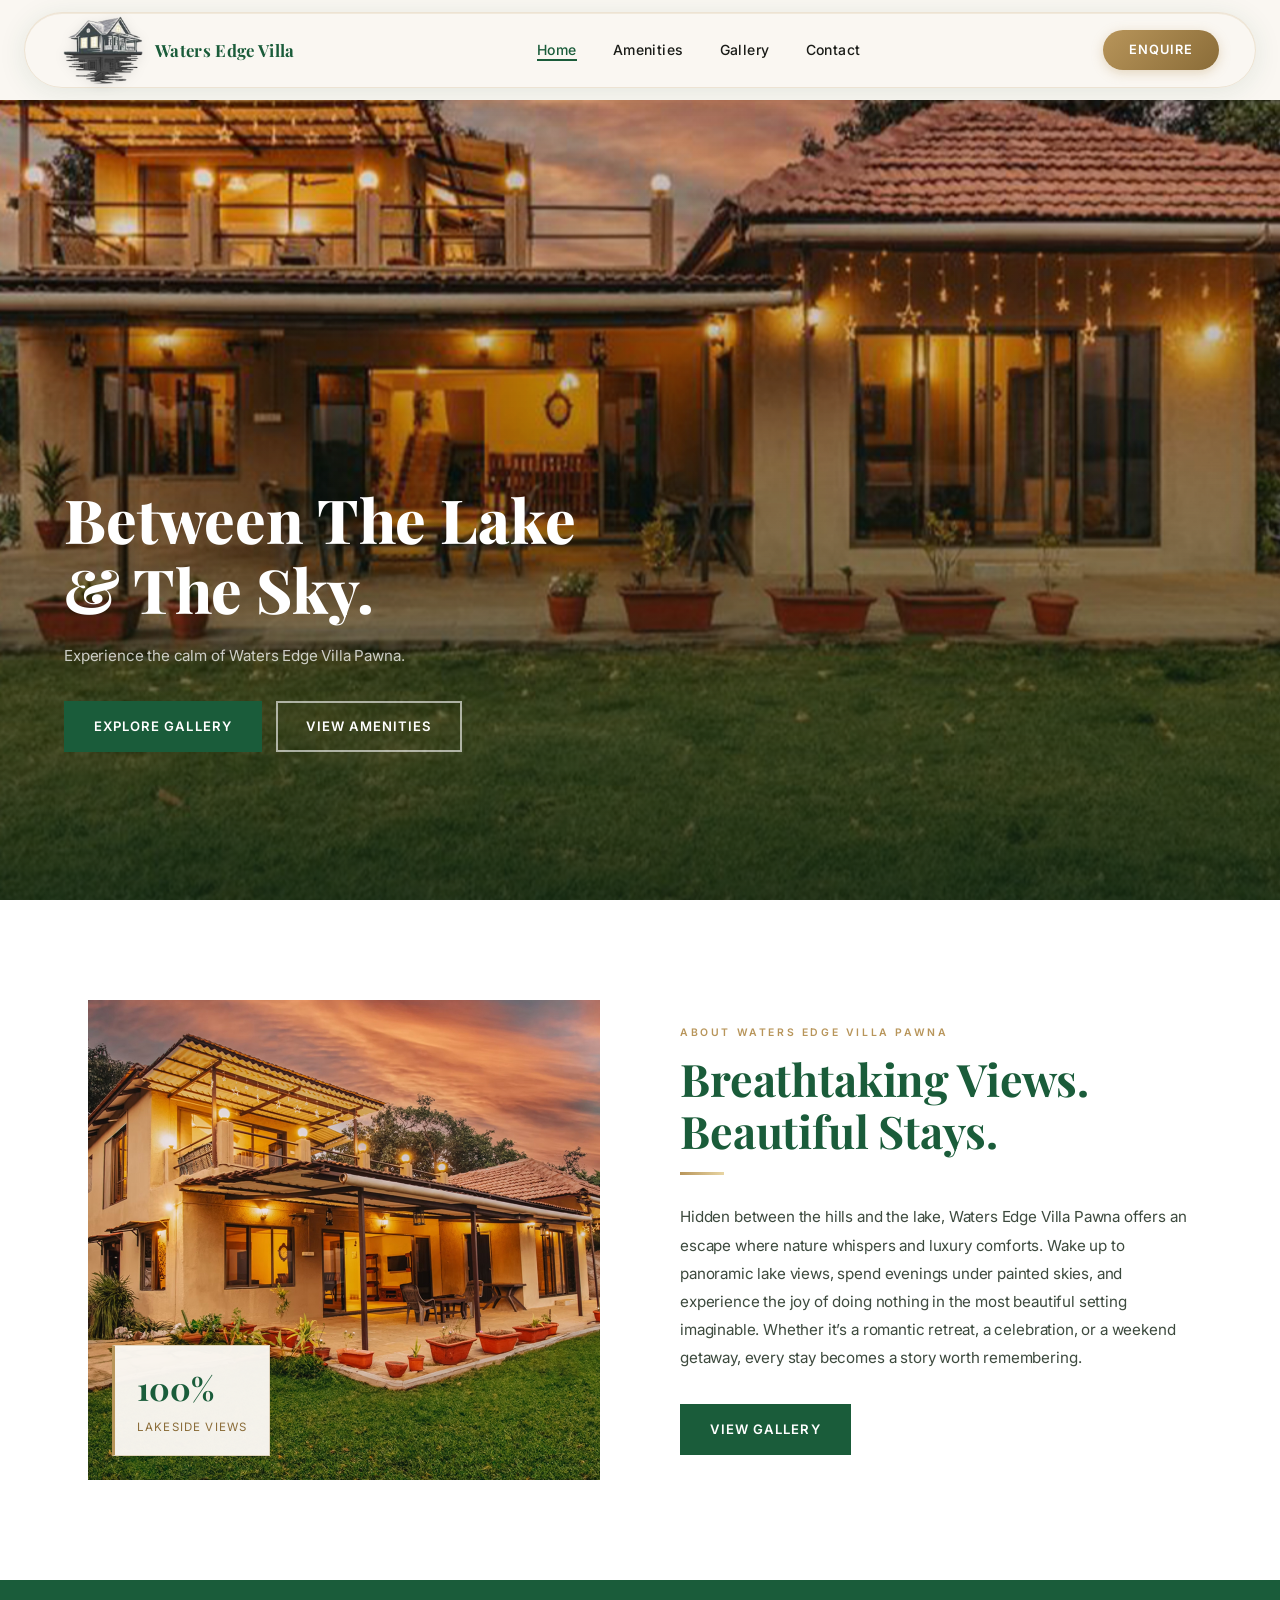
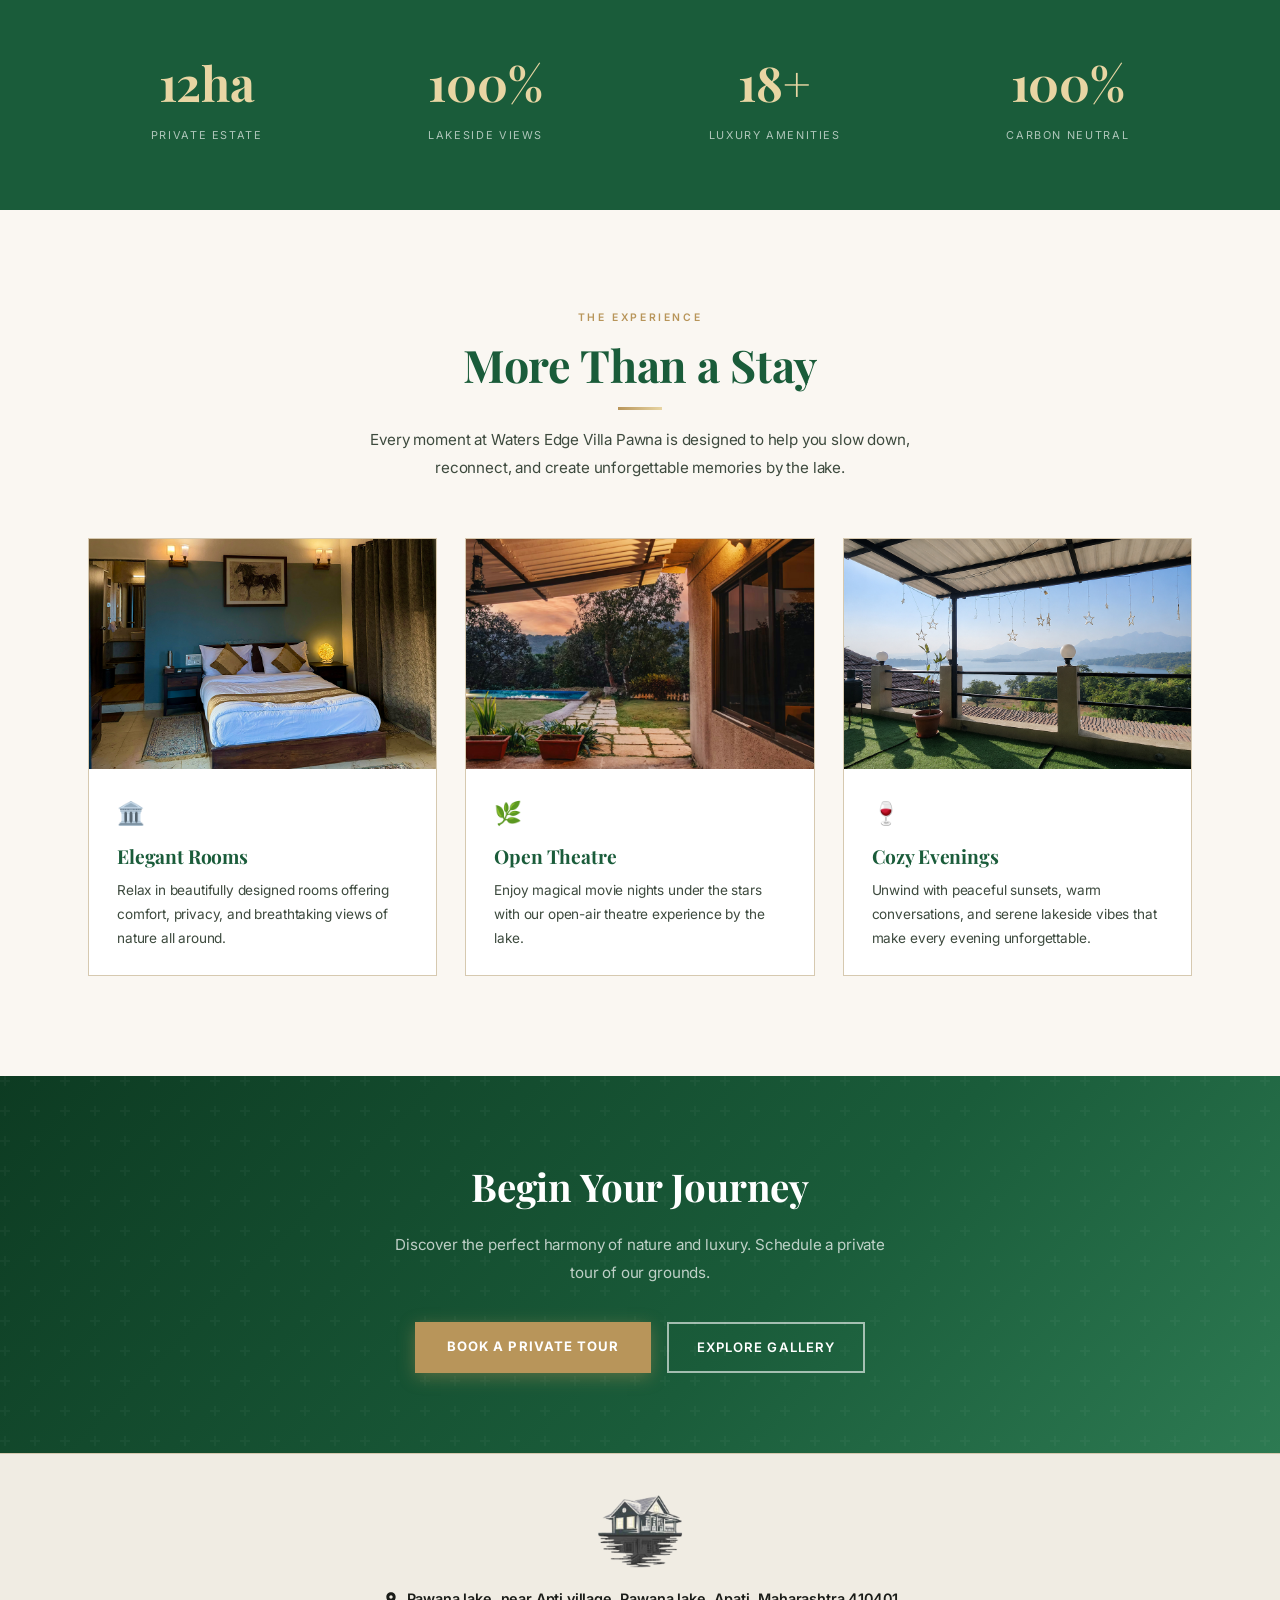
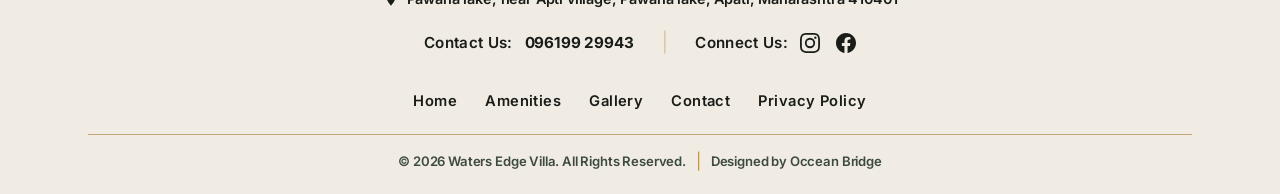
==== commit d489e65d: "feat: update gallery with new room, villa, and garden photography assets" ====
--- a/index.html
+++ b/index.html
@@ -29,7 +29,7 @@
 
     <!-- HERO -->
     <section class="hero">
-        <img src="images/main_page.jpg" alt="Waters Edge Villa luxury outdoor lounge" class="hero-bg" />
+        <img src="images/Villa_1.jpg" alt="Waters Edge Villa luxury outdoor lounge" class="hero-bg" />
         <div class="hero-overlay"></div>
 
 
@@ -50,10 +50,10 @@
         <div class="container">
             <div class="grid">
                 <div class="living-arch-img reveal-left">
-                    <img src="images/main_arch.jpg" alt="Estate grounds" />
+                    <img src="images/Villa_2.jpg" alt="Estate grounds" />
                     <div class="img-stat">
-                        <strong>500+</strong>
-                        <span>Ancient Olive Trees</span>
+                        <strong>100%</strong>
+                        <span>Lakeside Views</span>
                     </div>
                 </div>
                 <div class="reveal">
@@ -80,8 +80,8 @@
         <div class="container">
             <div class="stat-item reveal"><span class="stat-number">12ha</span><span class="stat-label">Private
                     Estate</span></div>
-            <div class="stat-item reveal"><span class="stat-number">500+</span><span class="stat-label">Olive
-                    Trees</span></div>
+            <div class="stat-item reveal"><span class="stat-number">100%</span><span class="stat-label">Lakeside
+                    Views</span></div>
             <div class="stat-item reveal"><span class="stat-number">18+</span><span class="stat-label">Luxury
                     Amenities</span></div>
             <div class="stat-item reveal"><span class="stat-number">100%</span><span class="stat-label">Carbon
@@ -102,7 +102,7 @@
             </div>
             <div class="amenities-grid">
                 <div class="amenity-card reveal">
-                    <img src="images/private_room.jpg" alt="Elegant Rooms" />
+                    <img src="images/Room_1.jpg" alt="Elegant Rooms" />
                     <div class="amenity-card-body">
                         <span class="amenity-icon">🏛️</span>
                         <h3>Elegant Rooms</h3>
@@ -111,8 +111,7 @@
                     </div>
                 </div>
                 <div class="amenity-card reveal">
-                    <img src="images/20250430_103246.jpg.jpeg" alt="Open Theatre
-" />
+                    <img src="images/Villa_3.jpg" alt="Open Theatre" />
                     <div class="amenity-card-body">
                         <span class="amenity-icon">🌿</span>
                         <h3>Open Theatre
@@ -122,8 +121,7 @@
                     </div>
                 </div>
                 <div class="amenity-card reveal">
-                    <img src="images/20250430_094912.jpg.jpeg" alt="Cozy Evenings
-" />
+                    <img src="images/Villa_4.jpg" alt="Cozy Evenings" />
                     <div class="amenity-card-body">
                         <span class="amenity-icon">🍷</span>
                         <h3>Cozy Evenings
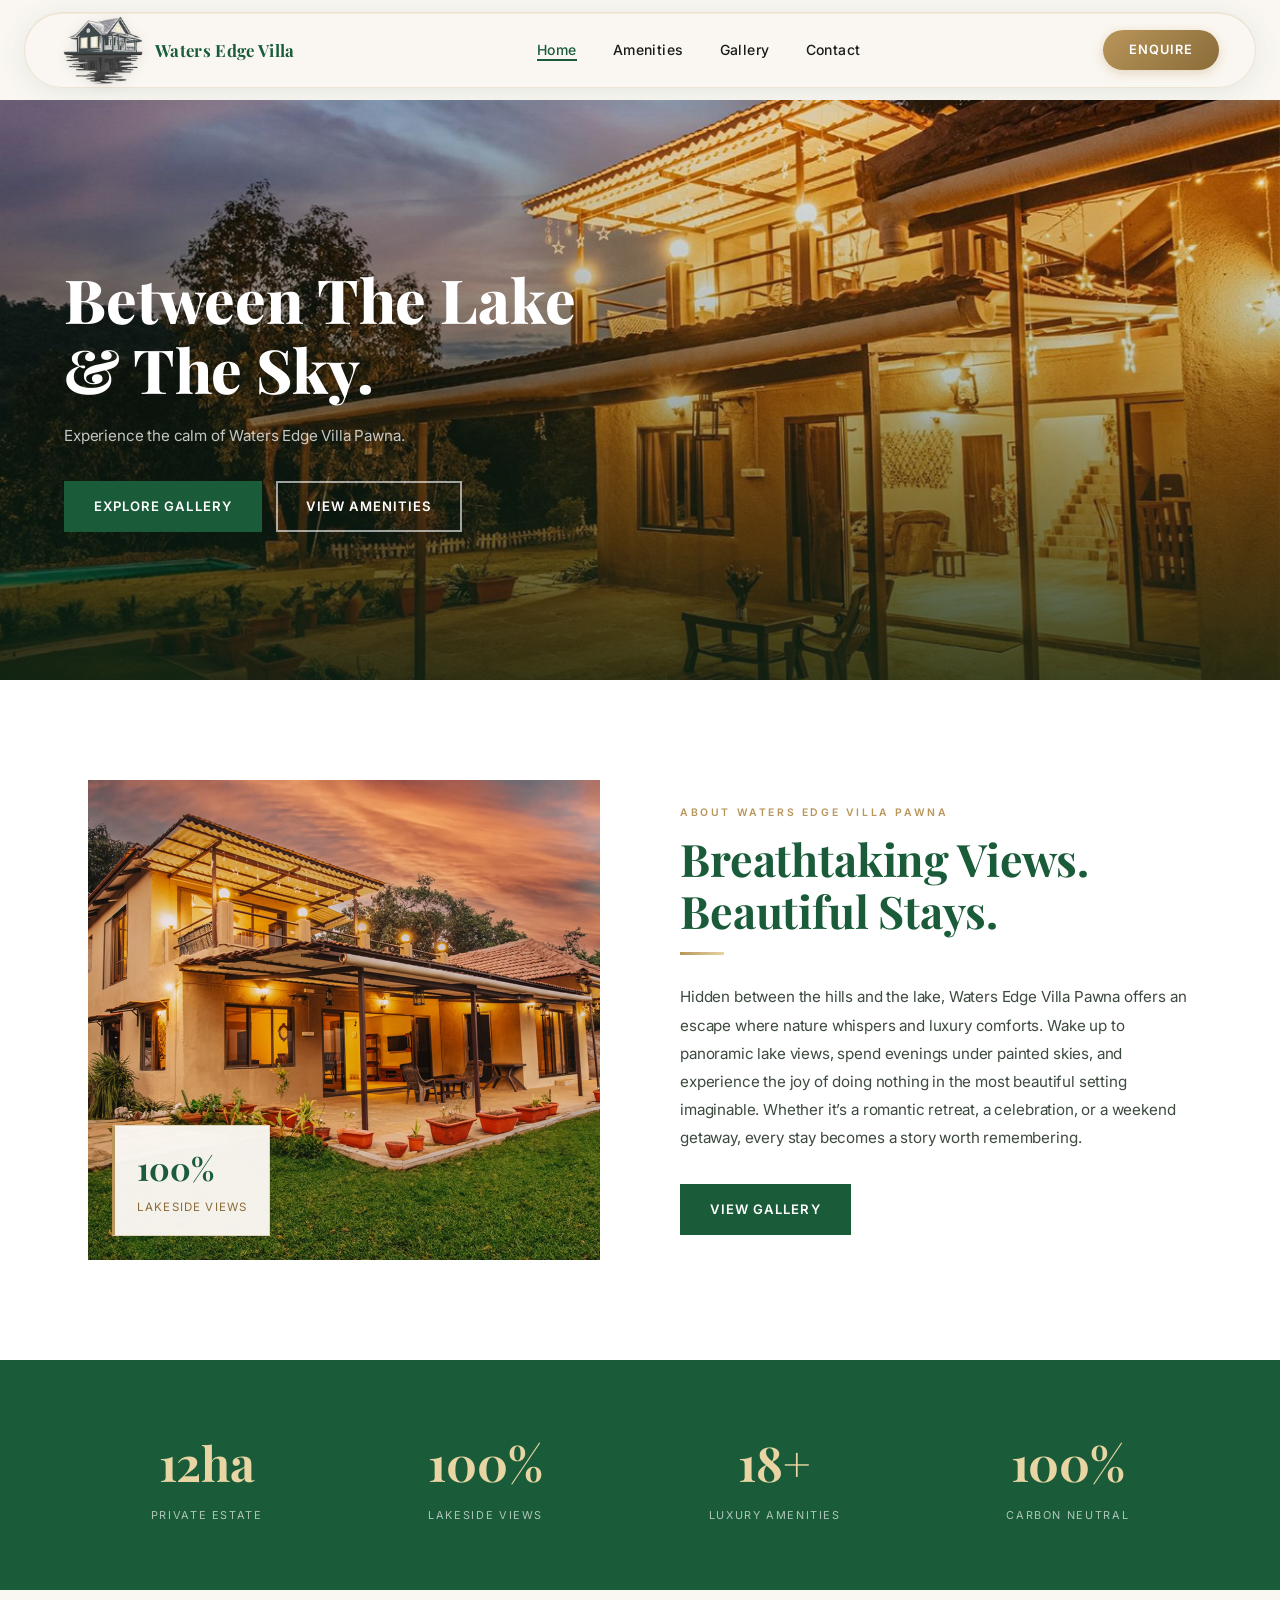
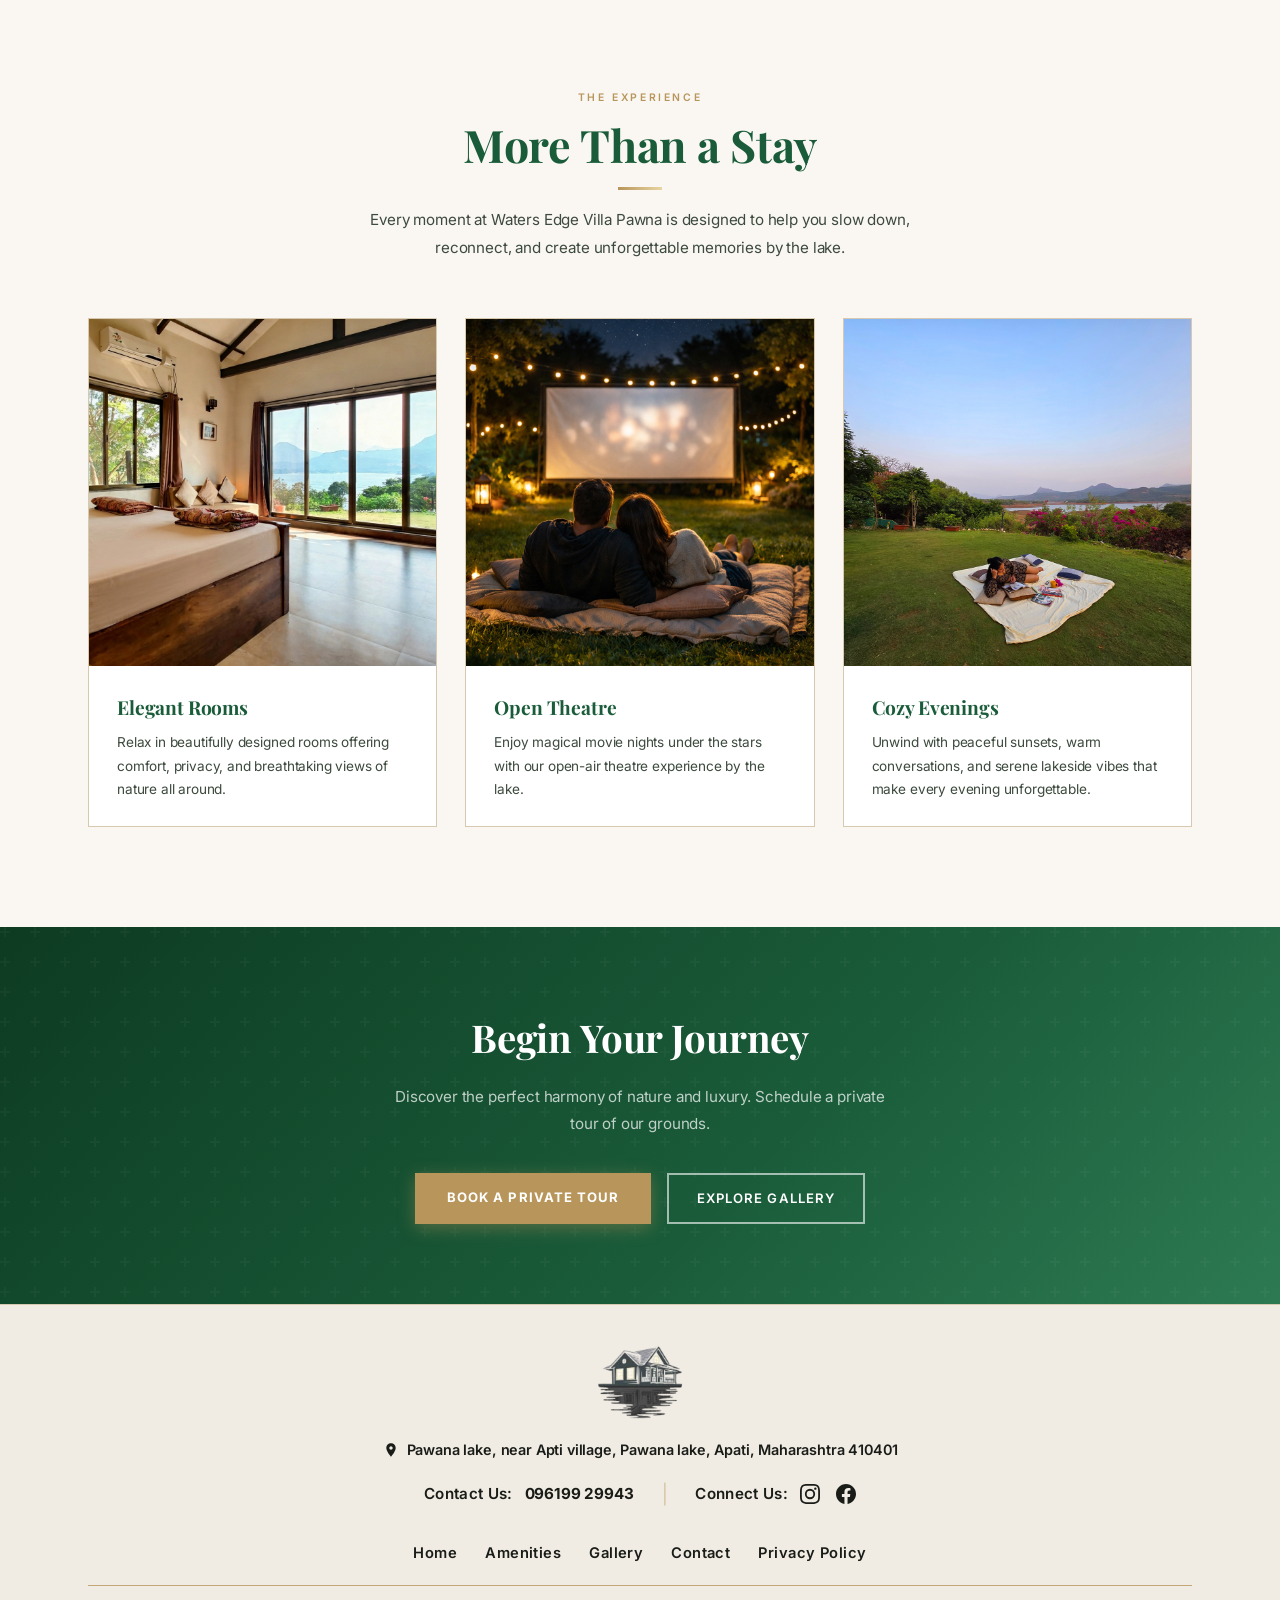
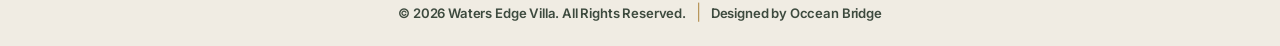
==== commit 438b901d: "refactor: update hero section layout and replace legacy gallery images with new assets" ====
--- a/index.html
+++ b/index.html
@@ -29,7 +29,7 @@
 
     <!-- HERO -->
     <section class="hero">
-        <img src="images/Villa_1.jpg" alt="Waters Edge Villa luxury outdoor lounge" class="hero-bg" />
+        <img src="images/Hero Section_1.jpg.jpeg" alt="Waters Edge Villa luxury outdoor lounge" class="hero-bg" />
         <div class="hero-overlay"></div>
 
 
@@ -102,18 +102,16 @@
             </div>
             <div class="amenities-grid">
                 <div class="amenity-card reveal">
-                    <img src="images/Room_1.jpg" alt="Elegant Rooms" />
+                    <img src="images/2.png" alt="Elegant Rooms" />
                     <div class="amenity-card-body">
-                        <span class="amenity-icon">🏛️</span>
                         <h3>Elegant Rooms</h3>
                         <p>Relax in beautifully designed rooms offering comfort, privacy, and breathtaking views of
                             nature all around.</p>
                     </div>
                 </div>
                 <div class="amenity-card reveal">
-                    <img src="images/Villa_3.jpg" alt="Open Theatre" />
+                    <img src="images/Lawn Theatre.jpg.jpeg" alt="Open Theatre" />
                     <div class="amenity-card-body">
-                        <span class="amenity-icon">🌿</span>
                         <h3>Open Theatre
                         </h3>
                         <p>Enjoy magical movie nights under the stars with our open-air theatre experience by the lake.
@@ -121,9 +119,8 @@
                     </div>
                 </div>
                 <div class="amenity-card reveal">
-                    <img src="images/Villa_4.jpg" alt="Cozy Evenings" />
+                    <img src="images/Book Reading.jpg.jpeg" alt="Cozy Evenings" />
                     <div class="amenity-card-body">
-                        <span class="amenity-icon">🍷</span>
                         <h3>Cozy Evenings
                         </h3>
                         <p>Unwind with peaceful sunsets, warm conversations, and serene lakeside vibes that make every
@@ -155,7 +152,10 @@
                         <img src="assets/logo.png" alt="Waters Edge Villa" />
                     </a>
                     <div class="footer-address">
-                        <svg viewBox="0 0 24 24" width="16" height="16"><path d="M12 2C8.13 2 5 5.13 5 9c0 5.25 7 13 7 13s7-7.75 7-13c0-3.87-3.13-7-7-7zm0 9.5c-1.38 0-2.5-1.12-2.5-2.5S10.62 6.5 12 6.5s2.5 1.12 2.5 2.5S13.38 11.5 12 11.5z"/></svg>
+                        <svg viewBox="0 0 24 24" width="16" height="16">
+                            <path
+                                d="M12 2C8.13 2 5 5.13 5 9c0 5.25 7 13 7 13s7-7.75 7-13c0-3.87-3.13-7-7-7zm0 9.5c-1.38 0-2.5-1.12-2.5-2.5S10.62 6.5 12 6.5s2.5 1.12 2.5 2.5S13.38 11.5 12 11.5z" />
+                        </svg>
                         <p>Pawana lake, near Apti village, Pawana lake, Apati, Maharashtra 410401</p>
                     </div>
                     <div class="footer-contact-connect">
@@ -168,10 +168,16 @@
                             <span class="footer-label">Connect Us:</span>
                             <div class="footer-social">
                                 <a href="#" aria-label="Instagram">
-                                    <svg viewBox="0 0 24 24" width="16" height="16"><path d="M12 2.163c3.204 0 3.584.012 4.85.07 3.252.148 4.771 1.691 4.919 4.919.058 1.265.069 1.645.069 4.849 0 3.205-.012 3.584-.069 4.849-.149 3.225-1.664 4.771-4.919 4.919-1.266.058-1.644.07-4.85.07-3.204 0-3.584-.012-4.849-.07-3.26-.149-4.771-1.699-4.919-4.92-.058-1.265-.07-1.644-.07-4.849 0-3.204.013-3.583.07-4.849.149-3.227 1.664-4.771 4.919-4.919 1.266-.057 1.645-.069 4.849-.069zM12 0C8.741 0 8.333.014 7.053.072 2.695.272.273 2.69.073 7.052.014 8.333 0 8.741 0 12c0 3.259.014 3.668.072 4.948.2 4.358 2.618 6.78 6.98 6.98C8.333 23.986 8.741 24 12 24c3.259 0 3.668-.014 4.948-.072 4.354-.2 6.782-2.618 6.979-6.98.059-1.28.073-1.689.073-4.948 0-3.259-.014-3.667-.072-4.947-.196-4.354-2.617-6.78-6.979-6.98C15.668.014 15.259 0 12 0zm0 5.838a6.162 6.162 0 100 12.324 6.162 6.162 0 000-12.324zM12 16a4 4 0 110-8 4 4 0 010 8zm6.406-11.845a1.44 1.44 0 100 2.881 1.44 1.44 0 000-2.881z"/></svg>
+                                    <svg viewBox="0 0 24 24" width="16" height="16">
+                                        <path
+                                            d="M12 2.163c3.204 0 3.584.012 4.85.07 3.252.148 4.771 1.691 4.919 4.919.058 1.265.069 1.645.069 4.849 0 3.205-.012 3.584-.069 4.849-.149 3.225-1.664 4.771-4.919 4.919-1.266.058-1.644.07-4.85.07-3.204 0-3.584-.012-4.849-.07-3.26-.149-4.771-1.699-4.919-4.92-.058-1.265-.07-1.644-.07-4.849 0-3.204.013-3.583.07-4.849.149-3.227 1.664-4.771 4.919-4.919 1.266-.057 1.645-.069 4.849-.069zM12 0C8.741 0 8.333.014 7.053.072 2.695.272.273 2.69.073 7.052.014 8.333 0 8.741 0 12c0 3.259.014 3.668.072 4.948.2 4.358 2.618 6.78 6.98 6.98C8.333 23.986 8.741 24 12 24c3.259 0 3.668-.014 4.948-.072 4.354-.2 6.782-2.618 6.979-6.98.059-1.28.073-1.689.073-4.948 0-3.259-.014-3.667-.072-4.947-.196-4.354-2.617-6.78-6.979-6.98C15.668.014 15.259 0 12 0zm0 5.838a6.162 6.162 0 100 12.324 6.162 6.162 0 000-12.324zM12 16a4 4 0 110-8 4 4 0 010 8zm6.406-11.845a1.44 1.44 0 100 2.881 1.44 1.44 0 000-2.881z" />
+                                    </svg>
                                 </a>
                                 <a href="#" aria-label="Facebook">
-                                    <svg viewBox="0 0 24 24" width="16" height="16"><path d="M24 12.073c0-6.627-5.373-12-12-12s-12 5.373-12 12c0 5.99 4.388 10.954 10.125 11.854v-8.385H7.078v-3.47h3.047V9.43c0-3.007 1.792-4.669 4.533-4.669 1.312 0 2.686.235 2.686.235v2.953H15.83c-1.491 0-1.956.925-1.956 1.874v2.25h3.328l-.532 3.47h-2.796v8.385C19.612 23.027 24 18.062 24 12.073z"/></svg>
+                                    <svg viewBox="0 0 24 24" width="16" height="16">
+                                        <path
+                                            d="M24 12.073c0-6.627-5.373-12-12-12s-12 5.373-12 12c0 5.99 4.388 10.954 10.125 11.854v-8.385H7.078v-3.47h3.047V9.43c0-3.007 1.792-4.669 4.533-4.669 1.312 0 2.686.235 2.686.235v2.953H15.83c-1.491 0-1.956.925-1.956 1.874v2.25h3.328l-.532 3.47h-2.796v8.385C19.612 23.027 24 18.062 24 12.073z" />
+                                    </svg>
                                 </a>
                             </div>
                         </div>
--- a/style.css
+++ b/style.css
@@ -215,8 +215,7 @@
 .hero {
   position: relative;
   width: 100%;
-  height: calc(100vh - 100px);
-  min-height: 520px;
+  height: 580px;
   margin-top: 100px;
   display: flex;
   align-items: flex-end;
@@ -229,7 +228,7 @@
   width: 100%;
   height: 100%;
   object-fit: cover;
-  object-position: center 65%;
+  object-position: center 60%;
   animation: heroZoom 12s ease-out forwards;
 }
 
@@ -247,6 +246,7 @@
   position: absolute;
   inset: 0;
   background: linear-gradient(to top, rgba(10, 35, 20, 0.78) 0%, rgba(10, 35, 20, 0.25) 55%, transparent 100%);
+  z-index: 1;
 }
 
 .hero-content {
@@ -669,14 +669,13 @@
 
 .amenity-card img {
   width: 100%;
-  height: 230px;
-  object-fit: cover;
+  height: auto;
   display: block;
-  transition: transform 0.5s ease;
+  transition: transform 0.6s cubic-bezier(0.4, 0, 0.2, 1);
 }
 
 .amenity-card:hover img {
-  transform: scale(1.05);
+  transform: scale(1.08);
 }
 
 .amenity-card-body {
@@ -1348,11 +1347,13 @@
 
   .hero {
     margin-top: 78px;
-    height: calc(100vh - 78px);
+    height: 440px;
+    display: flex;
+    align-items: flex-end;
   }
 
   .hero-content {
-    padding: 0 28px 48px;
+    padding: 0 28px 36px;
   }
 
   .hero-card {
@@ -1408,6 +1409,14 @@
 }
 
 @media (max-width: 600px) {
+  .hero {
+    height: 380px;
+  }
+
+  .hero-content {
+    padding: 0 20px 24px;
+  }
+
   .amenities-grid {
     grid-template-columns: 1fr;
   }
